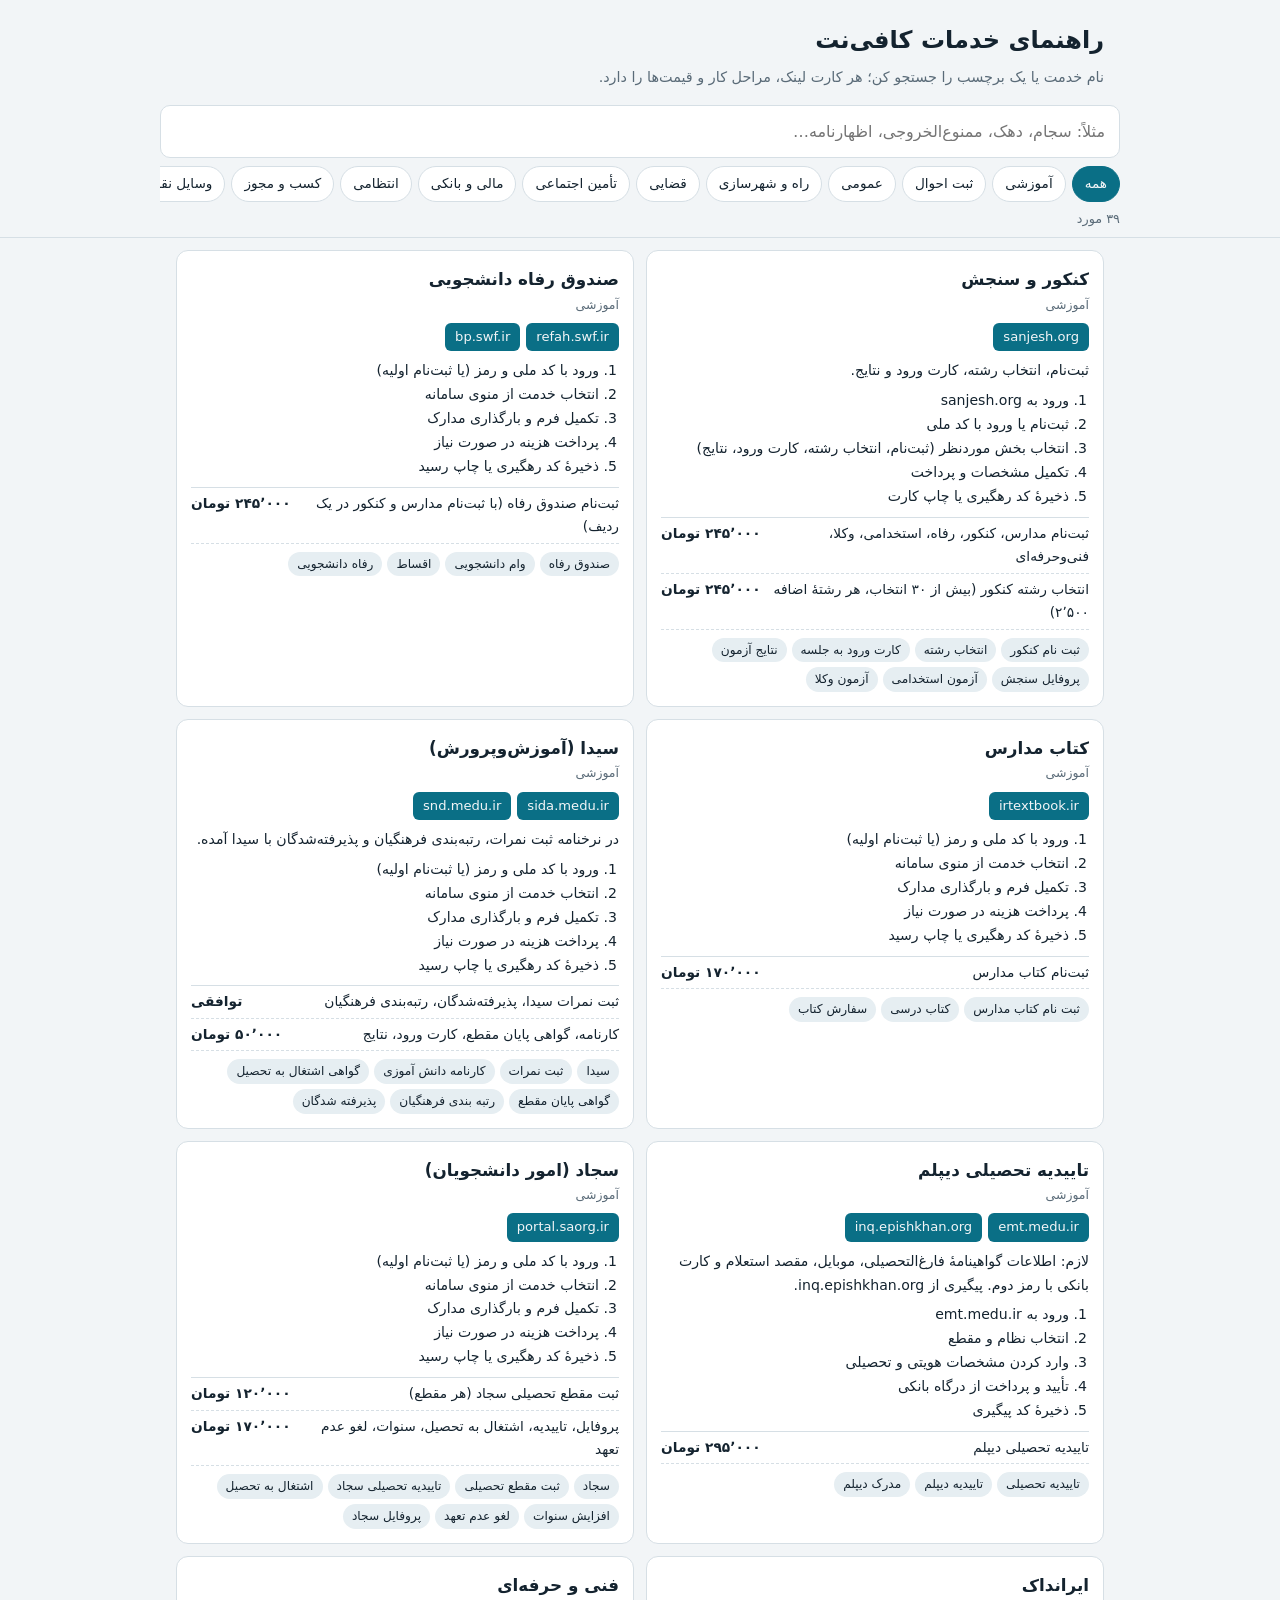
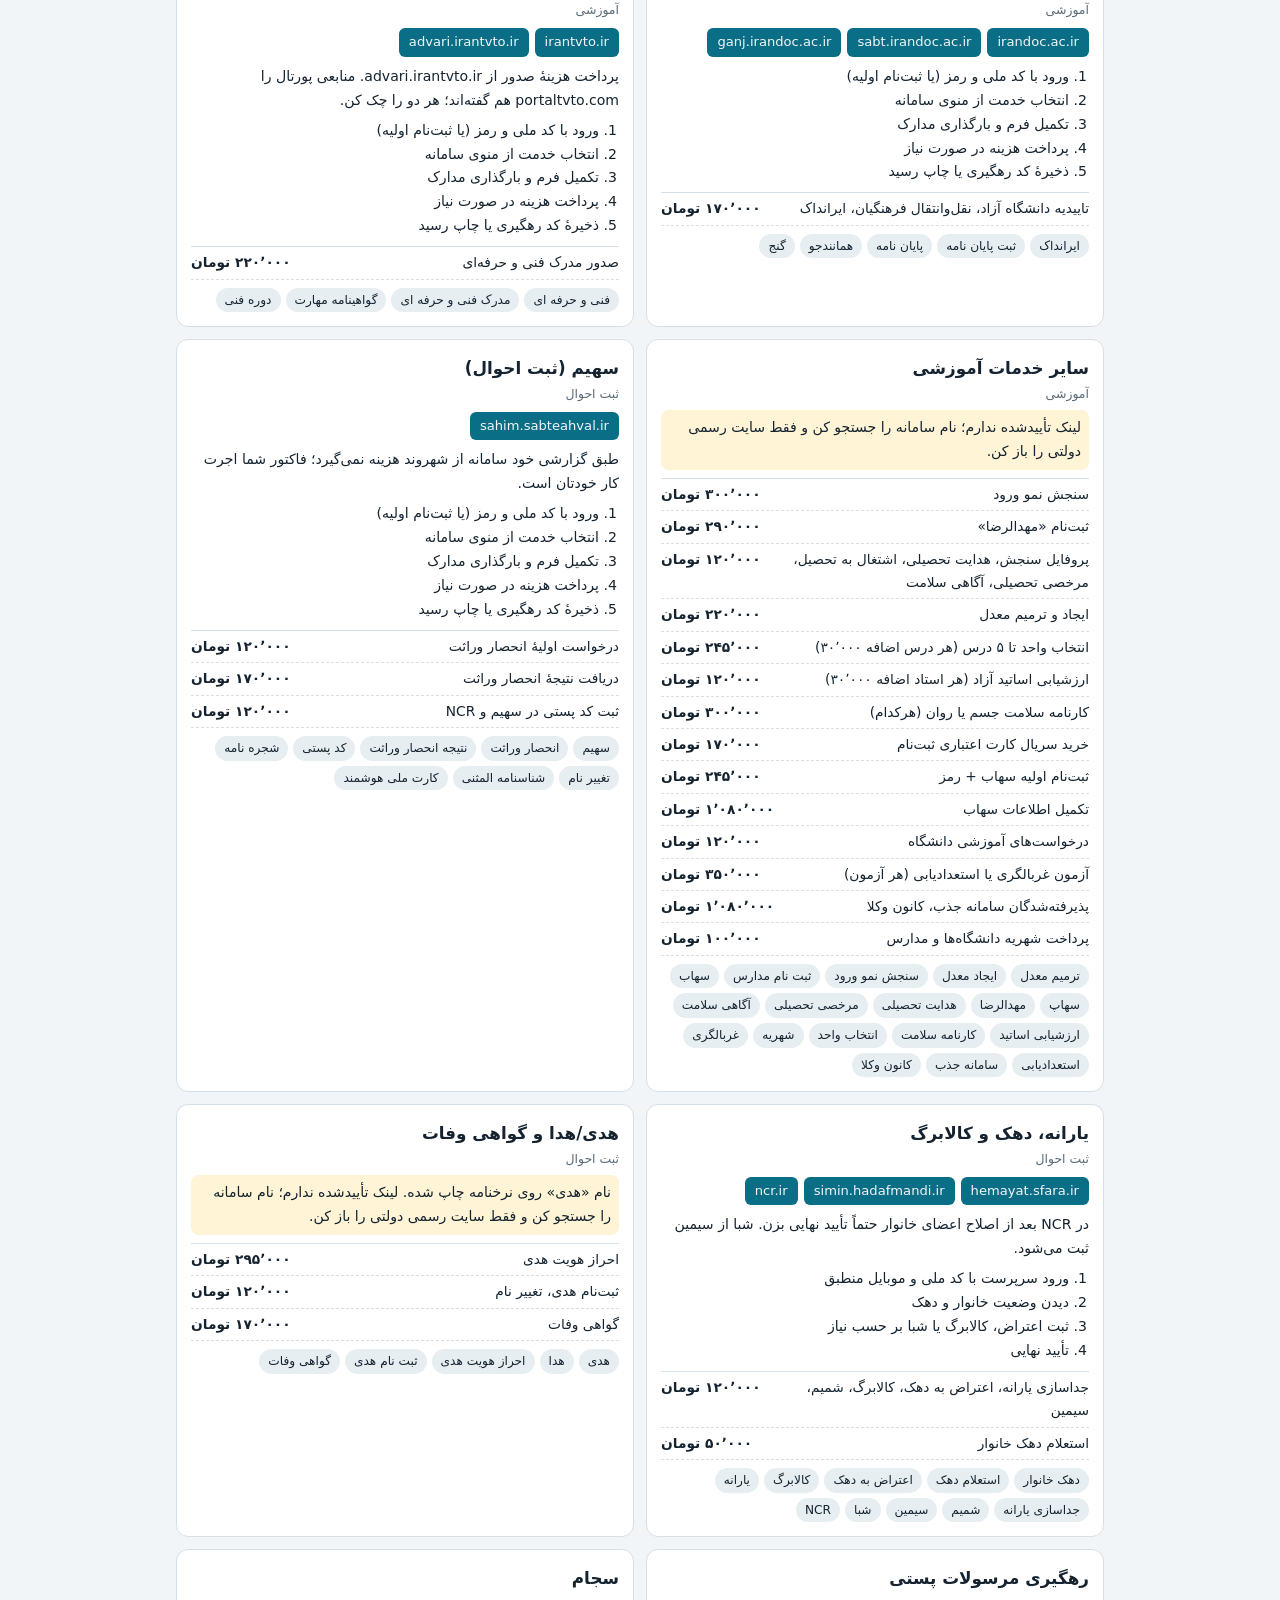
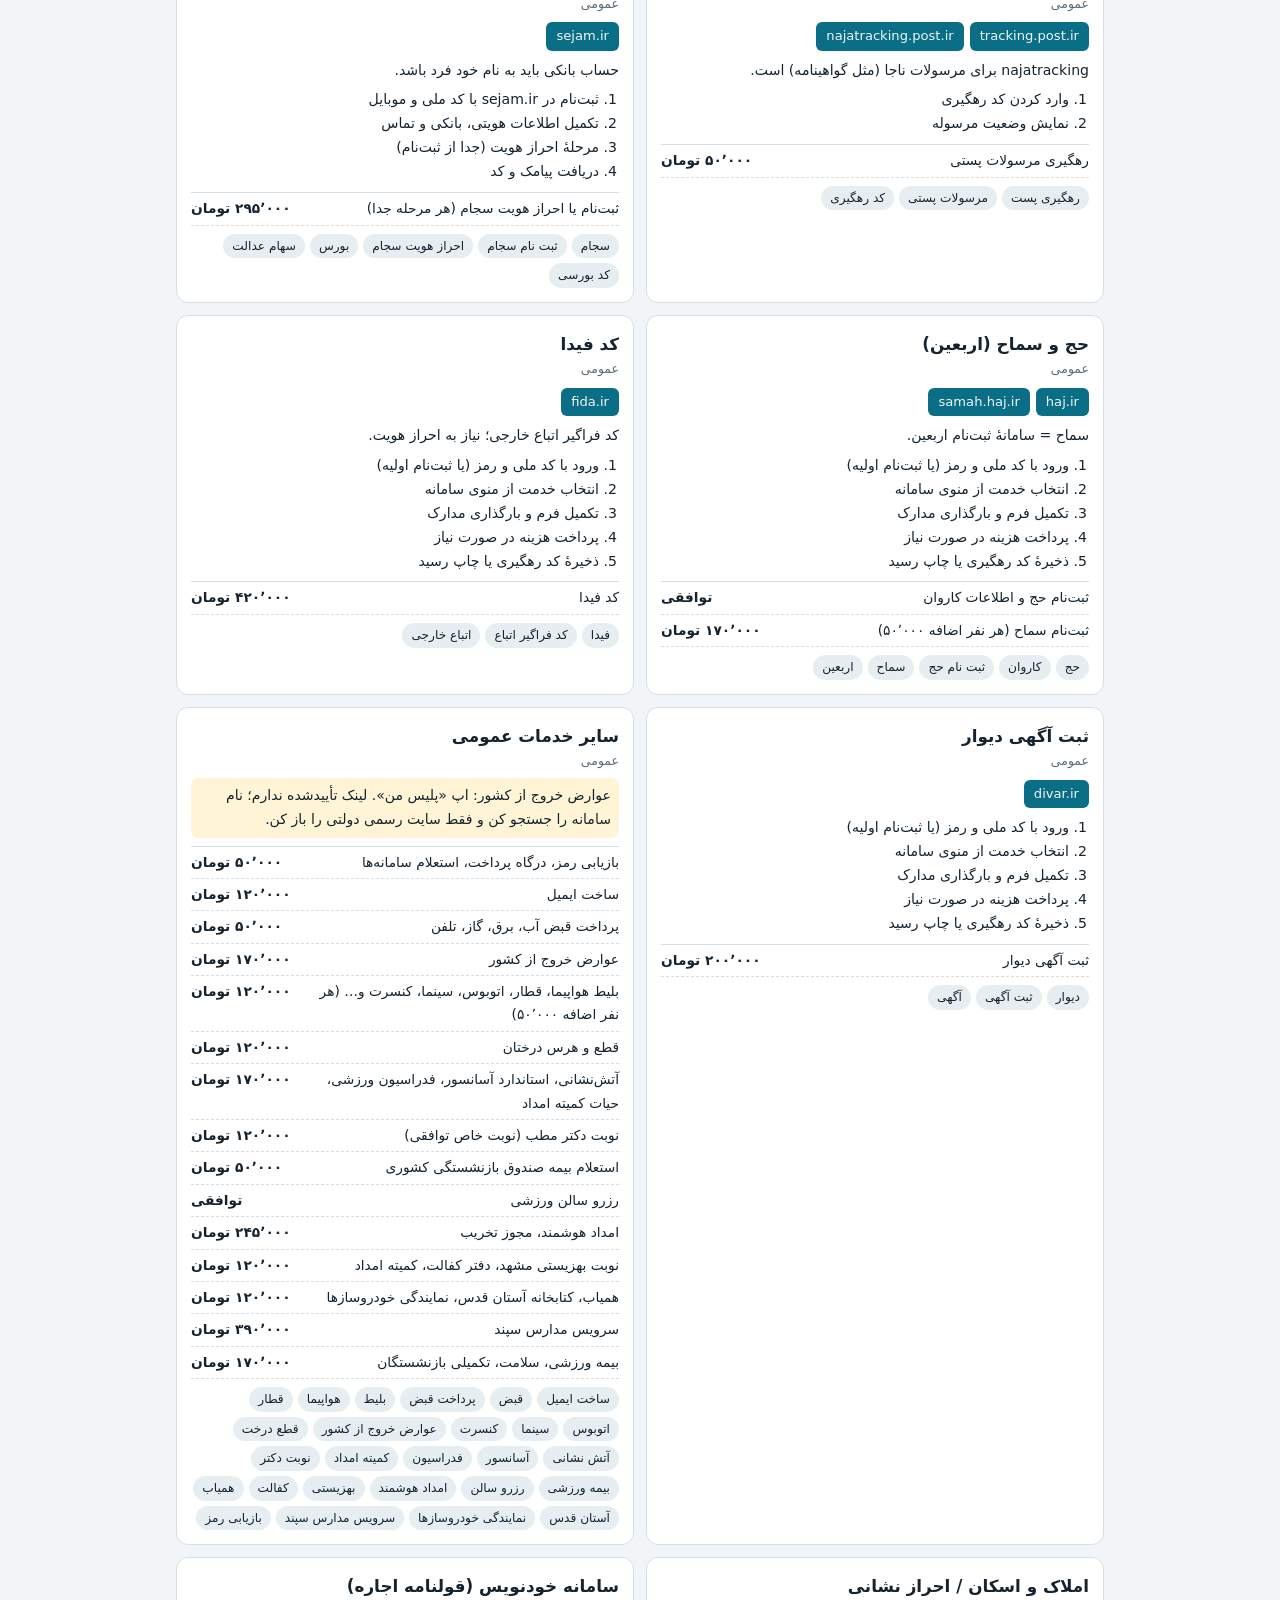
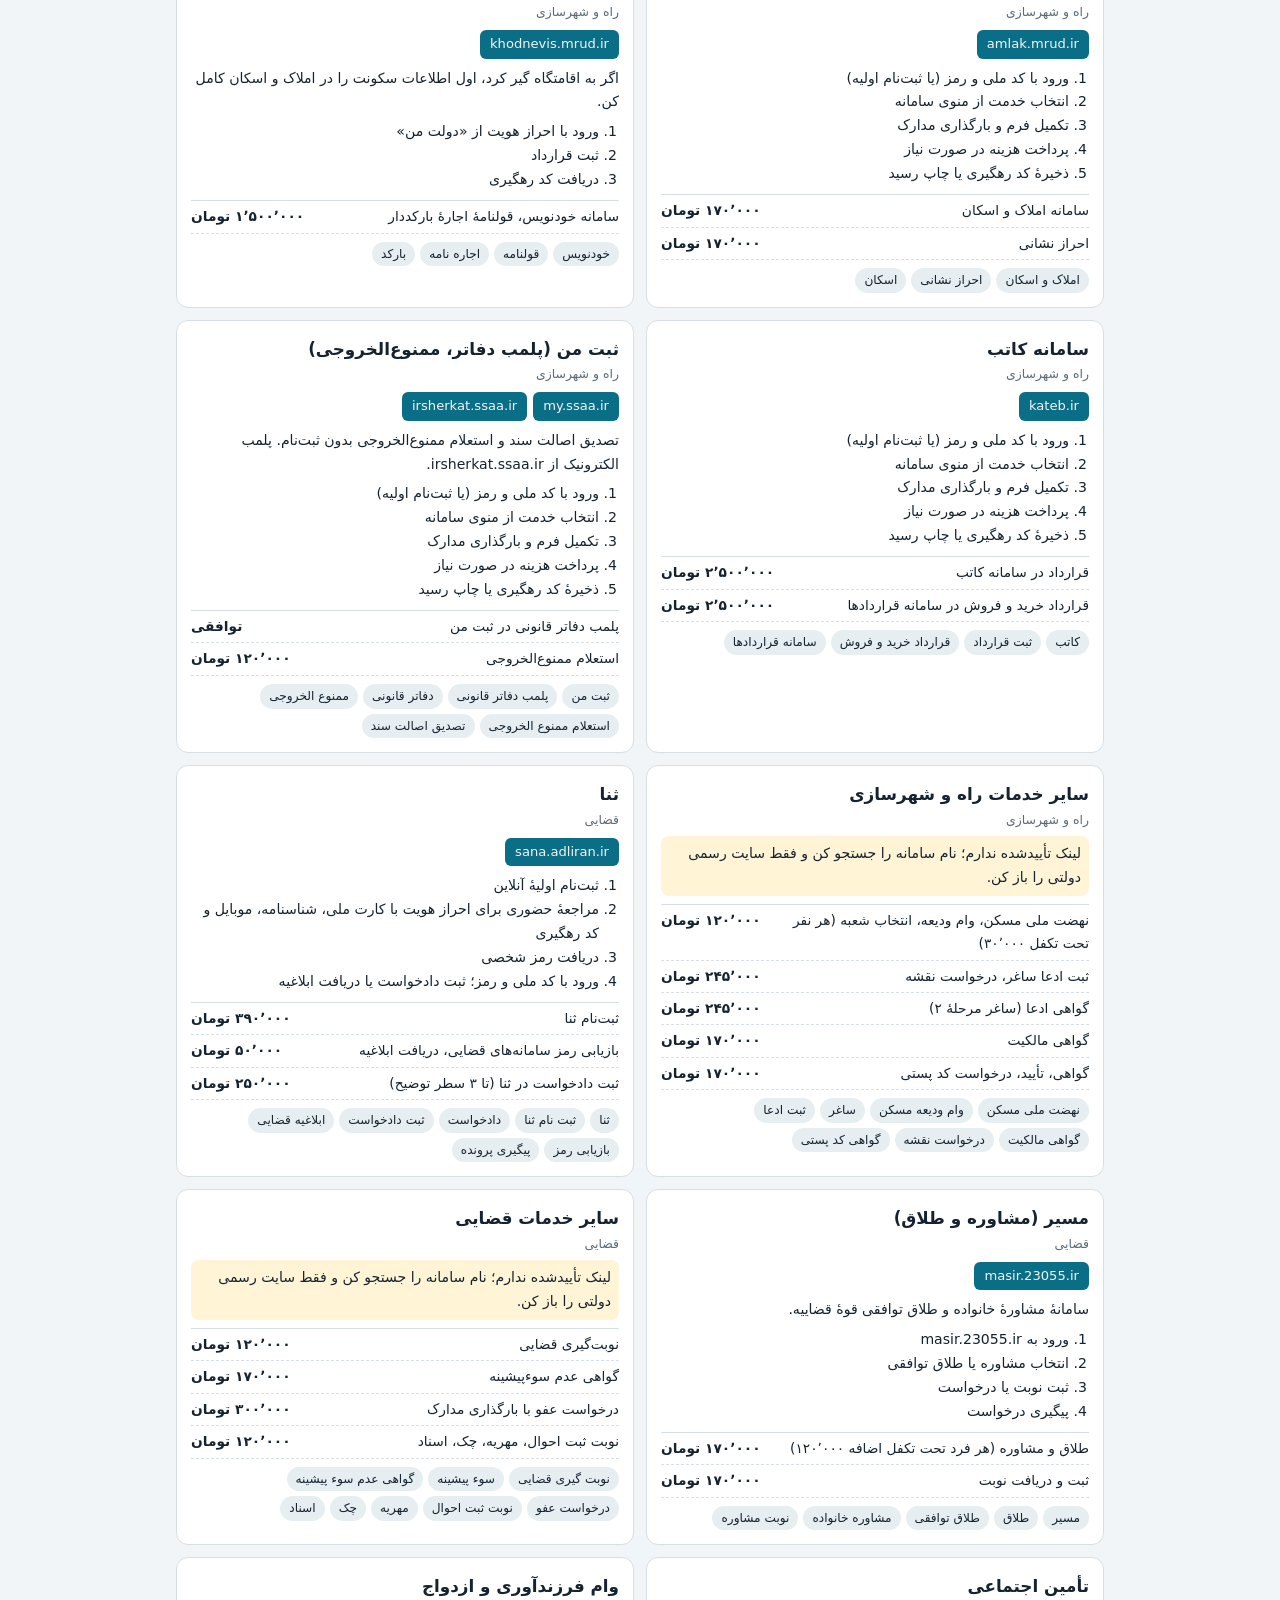
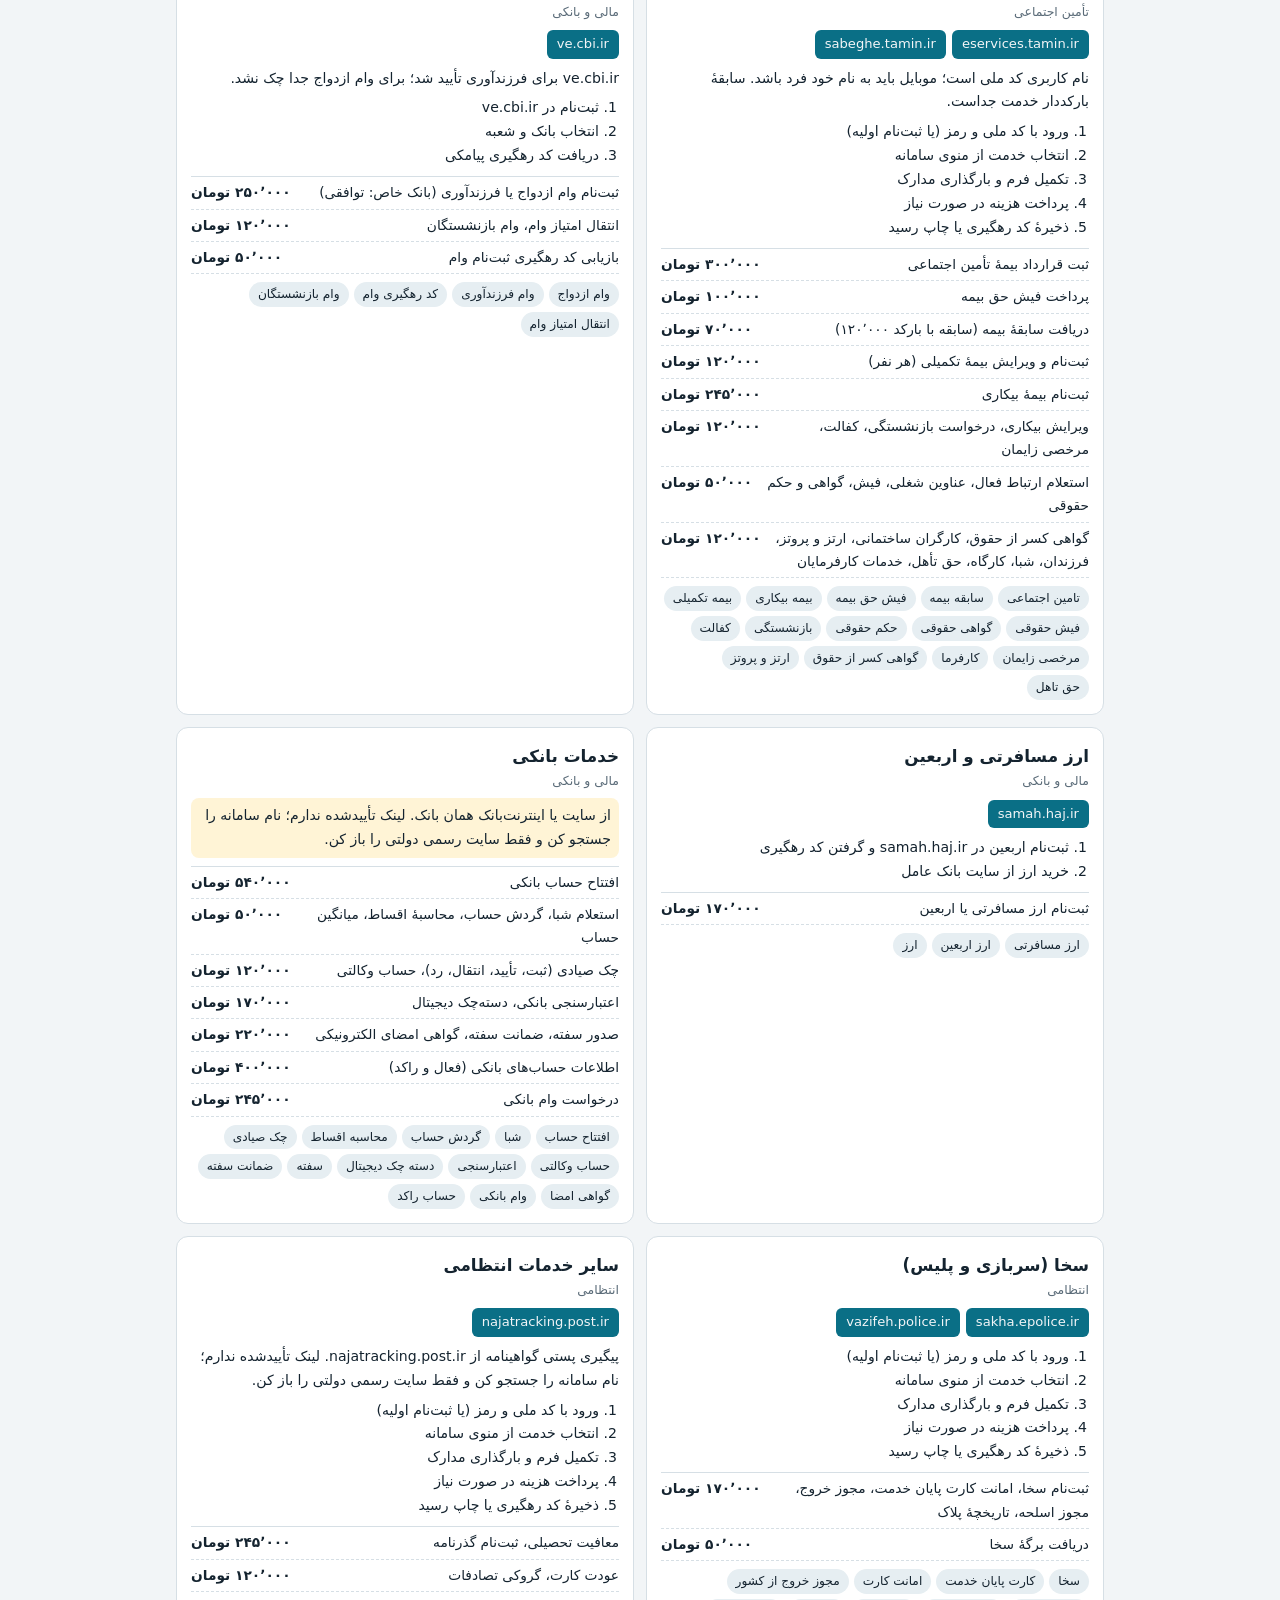
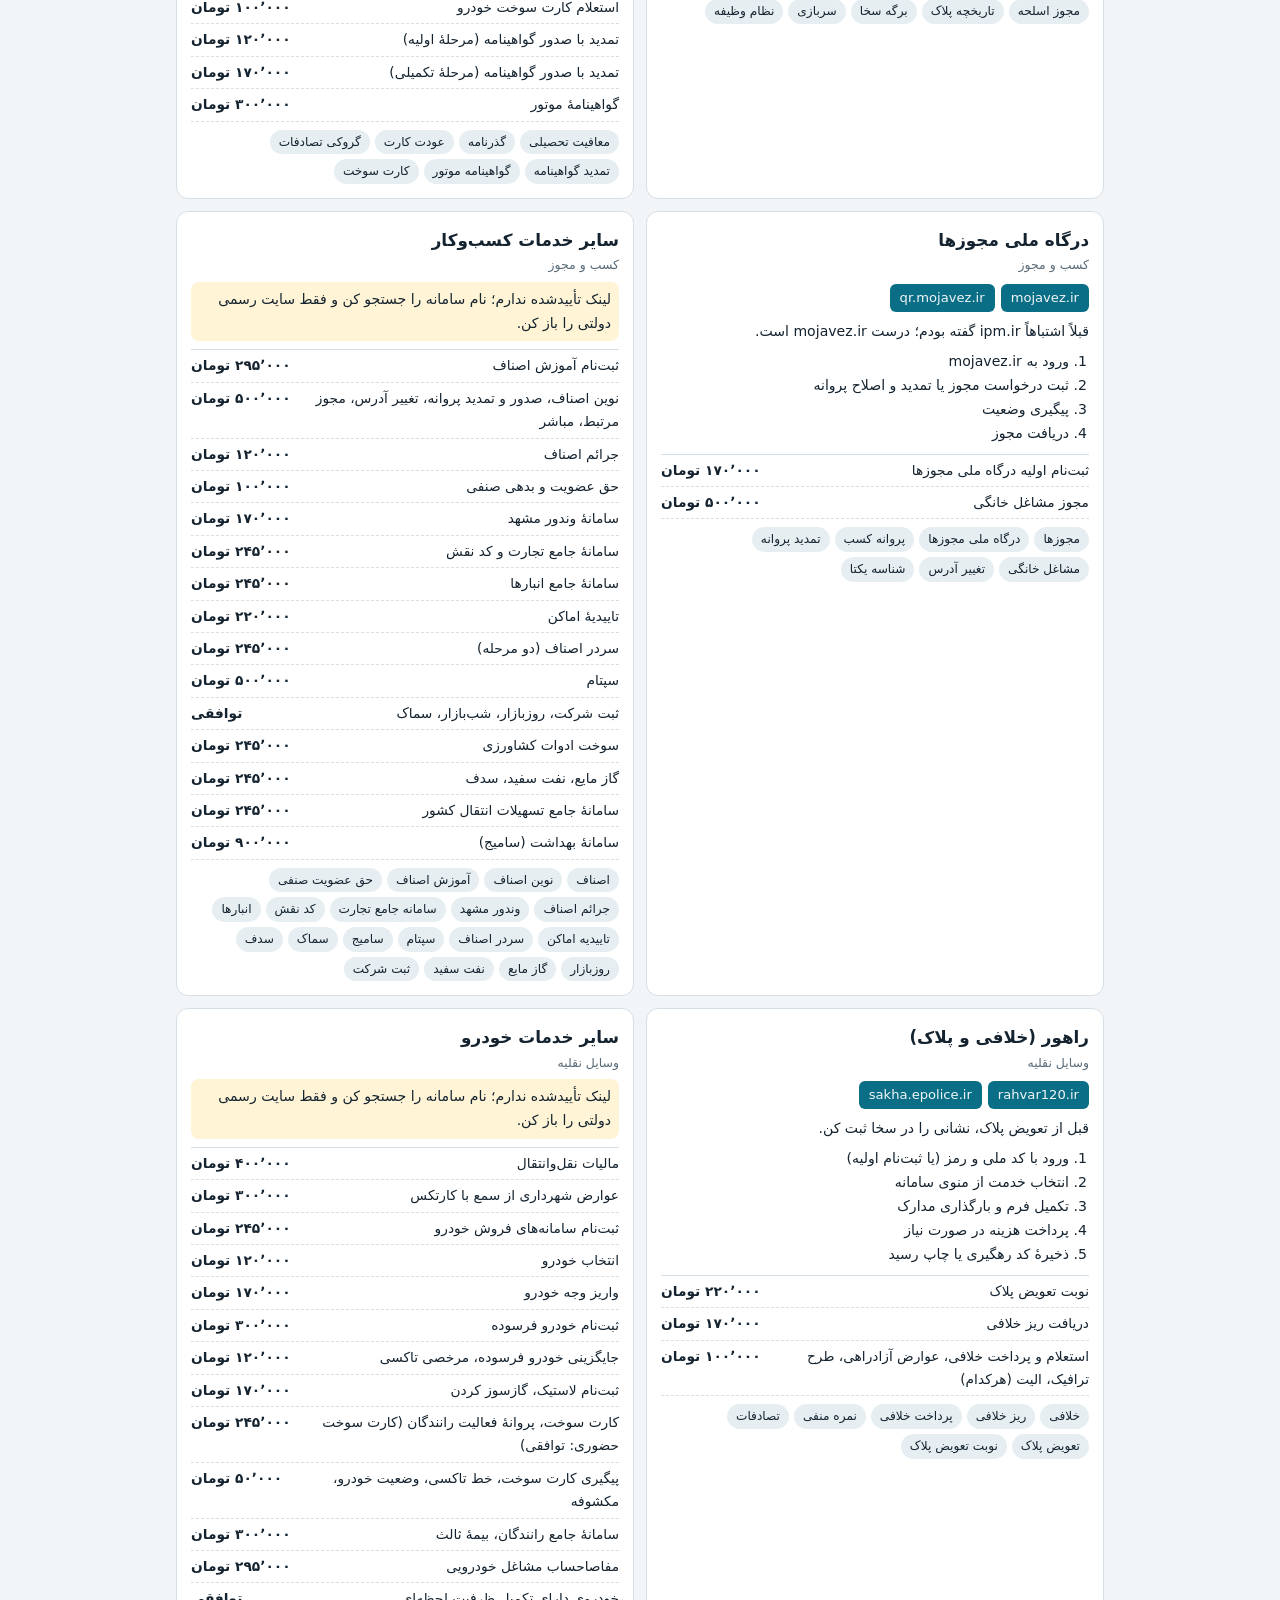
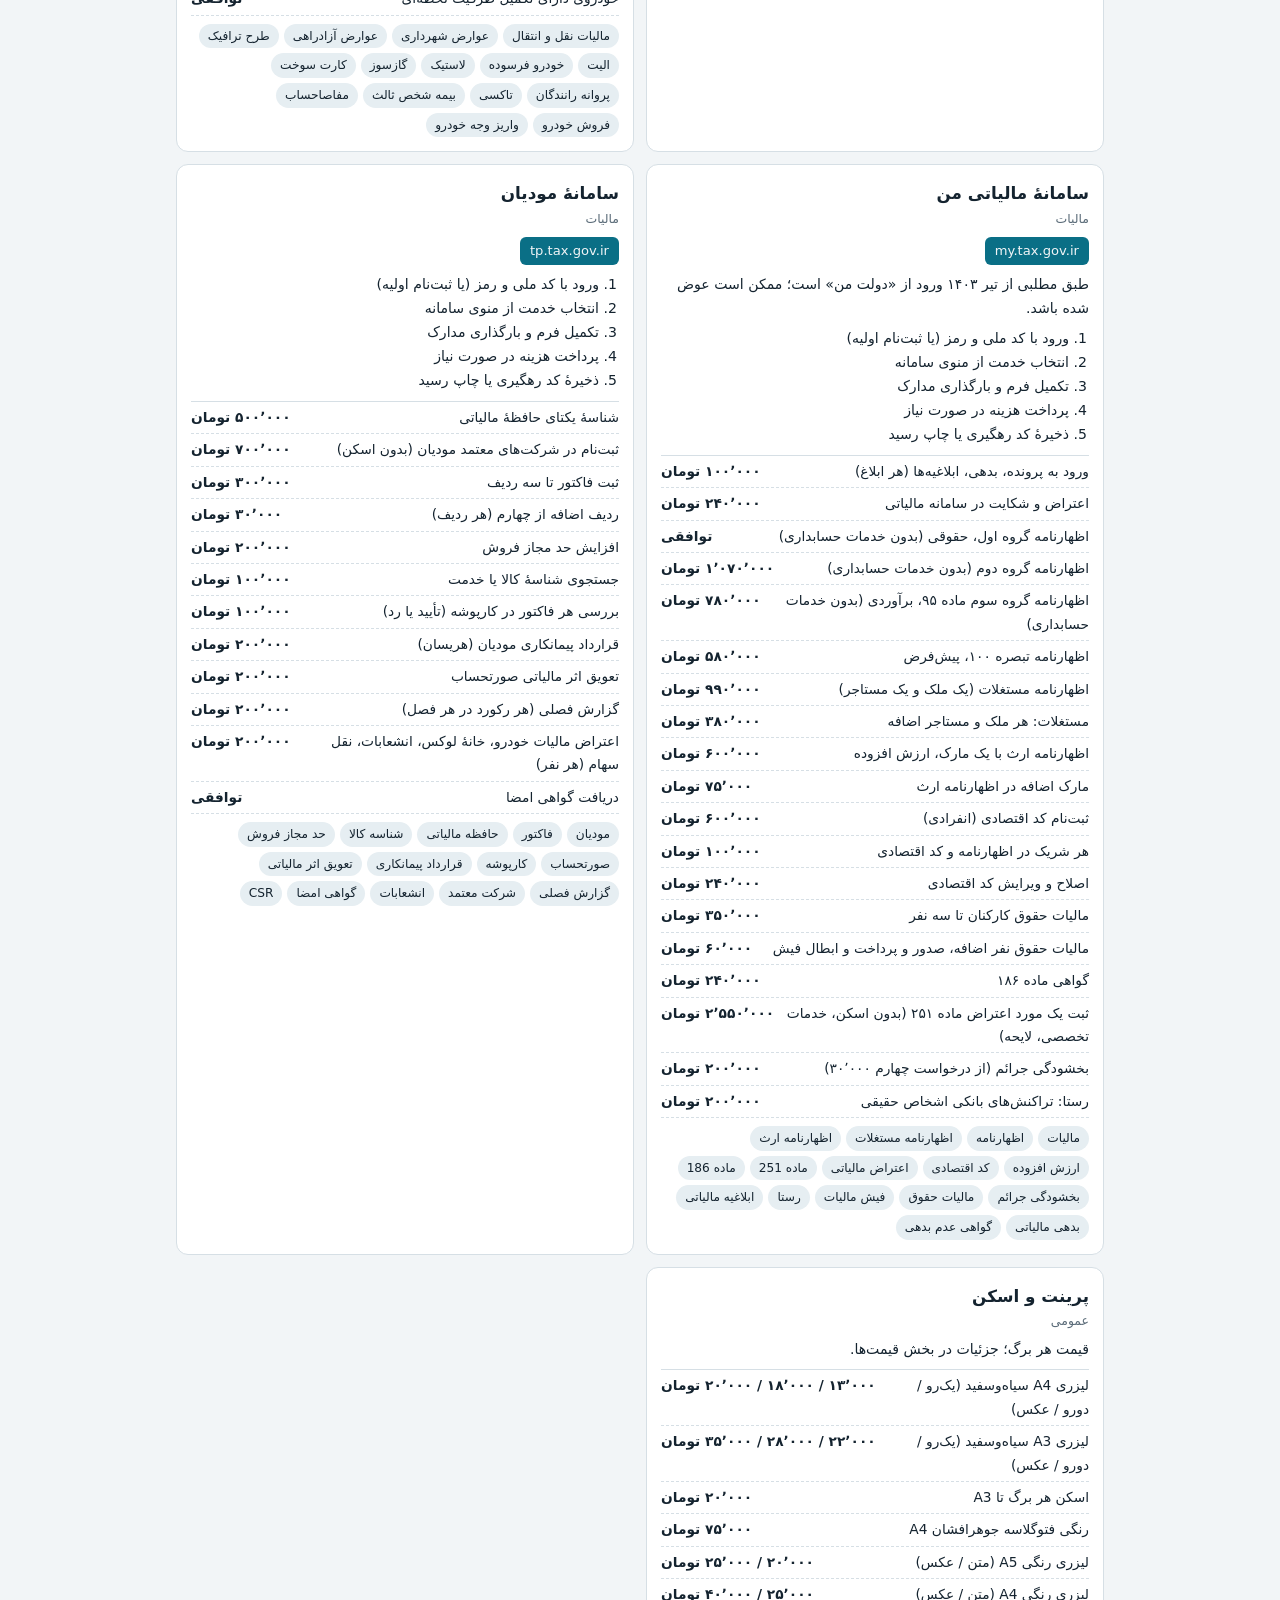
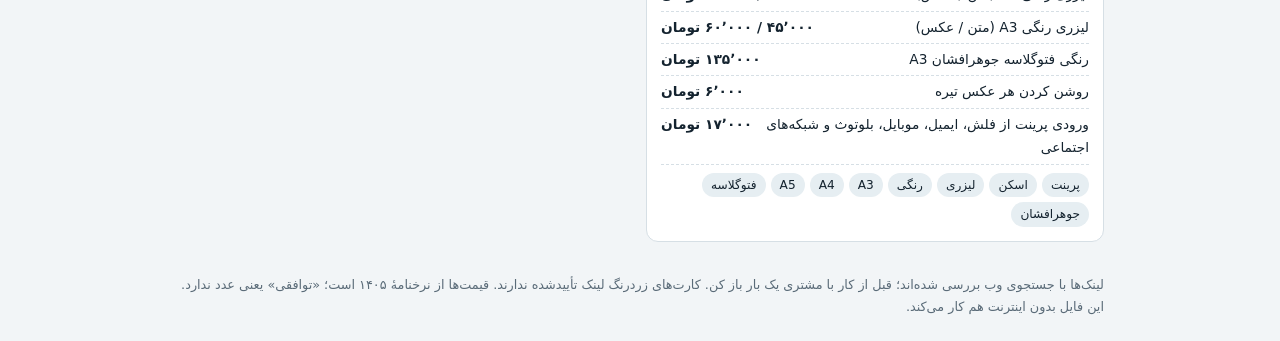
==== index.html @ 834edc4f "Add files via upload" ====
<!DOCTYPE html>
<html lang="fa" dir="rtl">
<head>
<meta charset="utf-8">
<meta name="viewport" content="width=device-width, initial-scale=1, viewport-fit=cover">
<meta name="theme-color" content="#0a6f86">
<title>راهنمای خدمات کافی‌نت</title>
<link rel="manifest" href="manifest.webmanifest">
<link rel="icon" href="icon-192.png">
<link rel="apple-touch-icon" href="icon-192.png">
<link rel="stylesheet" href="style.css">
</head>
<body>
<header><h1>راهنمای خدمات کافی‌نت</h1><p>نام خدمت یا یک برچسب را جستجو کن؛ هر کارت لینک، مراحل کار و قیمت‌ها را دارد.</p></header>
<div class="bar"><div class="in">
<input id="q" type="search" placeholder="مثلاً: سجام، دهک، ممنوع‌الخروجی، اظهارنامه…" aria-label="جستجو">
<div class="cats" id="cats"></div><div id="n"></div></div></div>
<main id="m"></main>
<footer>لینک‌ها با جستجوی وب بررسی شده‌اند؛ قبل از کار با مشتری یک بار باز کن. کارت‌های زردرنگ لینک تأییدشده ندارند. قیمت‌ها از نرخنامهٔ ۱۴۰۵ است؛ «توافقی» یعنی عدد ندارد. این فایل بدون اینترنت هم کار می‌کند.</footer>
<script src="data.js"></script>
<script src="app.js"></script>
</body>
</html>
---- style.css ----
/* ظاهر سایت؛ رنگ‌ها در متغیرهای بالای فایل‌اند و تم تیره هم دارد */
:root{--bg:#f2f5f7;--card:#fff;--ink:#14232f;--mut:#5a6b78;--line:#d6dfe5;--acc:#0a6f86;--chip:#e6eef2;--warn:#fff4d6;box-sizing:border-box;padding-top:env(safe-area-inset-top,0px);padding-bottom:env(safe-area-inset-bottom,0px)}
@media(prefers-color-scheme:dark){:root:not([data-theme="light"]){--bg:#0f1a22;--card:#16252f;--ink:#e6eef3;--mut:#9fb0bc;--line:#2a3b47;--acc:#5cc3d9;--chip:#22343f;--warn:#3a3217}}
:root[data-theme="dark"]{--bg:#0f1a22;--card:#16252f;--ink:#e6eef3;--mut:#9fb0bc;--line:#2a3b47;--acc:#5cc3d9;--chip:#22343f;--warn:#3a3217}
html{scroll-padding-top:env(safe-area-inset-top,0px)}
*{box-sizing:border-box}
body{margin:0;background:var(--bg);color:var(--ink);font:16px/1.7 Tahoma,"Segoe UI",system-ui,sans-serif}
header{padding:20px 16px 8px;max-width:960px;margin:auto}
h1{margin:0;font-size:1.5rem}
header p{margin:4px 0 0;color:var(--mut);font-size:.9rem}
.bar{position:sticky;top:env(safe-area-inset-top,0px);z-index:5;background:var(--bg);padding:8px 16px;border-bottom:1px solid var(--line)}
.in{max-width:960px;margin:auto}
input{width:100%;padding:12px 14px;border:1px solid var(--line);border-radius:10px;background:var(--card);color:var(--ink);font:inherit}
input:focus-visible,button:focus-visible,a:focus-visible{outline:2px solid var(--acc);outline-offset:2px}
.cats{display:flex;gap:6px;overflow-x:auto;padding:8px 0 2px}
.cats button{flex:none;border:1px solid var(--line);background:var(--card);color:var(--ink);padding:5px 12px;border-radius:99px;font:inherit;font-size:.85rem;cursor:pointer}
.cats button[aria-pressed=true]{background:var(--acc);border-color:var(--acc);color:var(--bg)}
#n{color:var(--mut);font-size:.8rem;padding-top:4px}
main{max-width:960px;margin:auto;padding:12px 16px 32px;display:grid;gap:12px}
@media(min-width:760px){main{grid-template-columns:1fr 1fr}}
article{background:var(--card);border:1px solid var(--line);border-radius:12px;padding:14px;min-width:0}
h2{margin:0;font-size:1.05rem}
.k{color:var(--mut);font-size:.78rem}
.ln{display:flex;flex-wrap:wrap;gap:6px;margin:8px 0}
.ln a{direction:ltr;background:var(--acc);color:var(--bg);text-decoration:none;padding:3px 10px;border-radius:6px;font-size:.82rem}
.nt{margin:6px 0;font-size:.88rem}
.nt.w{background:var(--warn);padding:6px 8px;border-radius:8px}
ol{margin:6px 0;padding-inline-start:20px;font-size:.88rem}
.tg{display:flex;flex-wrap:wrap;gap:5px;margin-top:8px}
.tg button{border:0;background:var(--chip);color:var(--ink);padding:2px 9px;border-radius:99px;font:inherit;font-size:.76rem;cursor:pointer}
.pr{margin:8px 0;border-top:1px solid var(--line);font-size:.86rem}.pr div{display:flex;justify-content:space-between;gap:12px;padding:4px 0;border-bottom:1px dashed var(--line)}.pr b{white-space:nowrap;direction:rtl}
.e{grid-column:1/-1;text-align:center;color:var(--mut);padding:30px 0}
footer{max-width:960px;margin:auto;padding:0 16px 24px;color:var(--mut);font-size:.8rem}
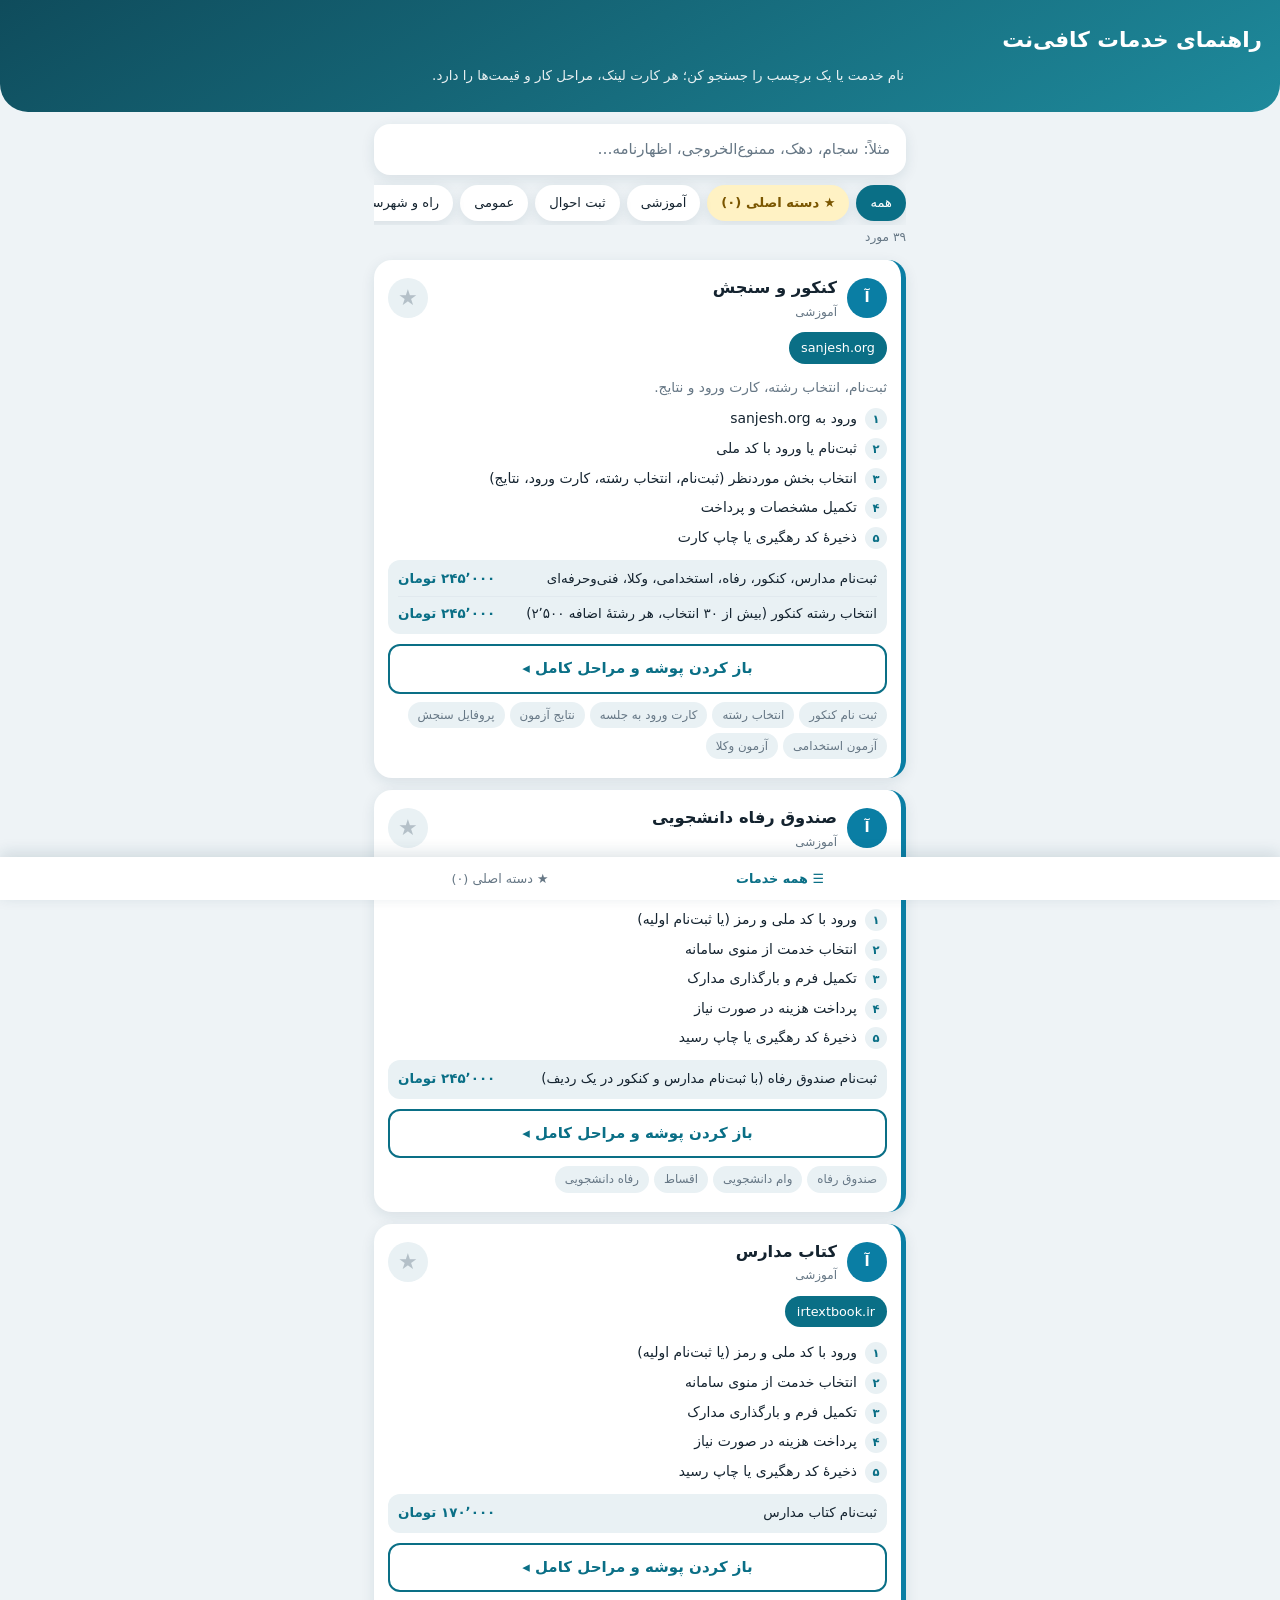
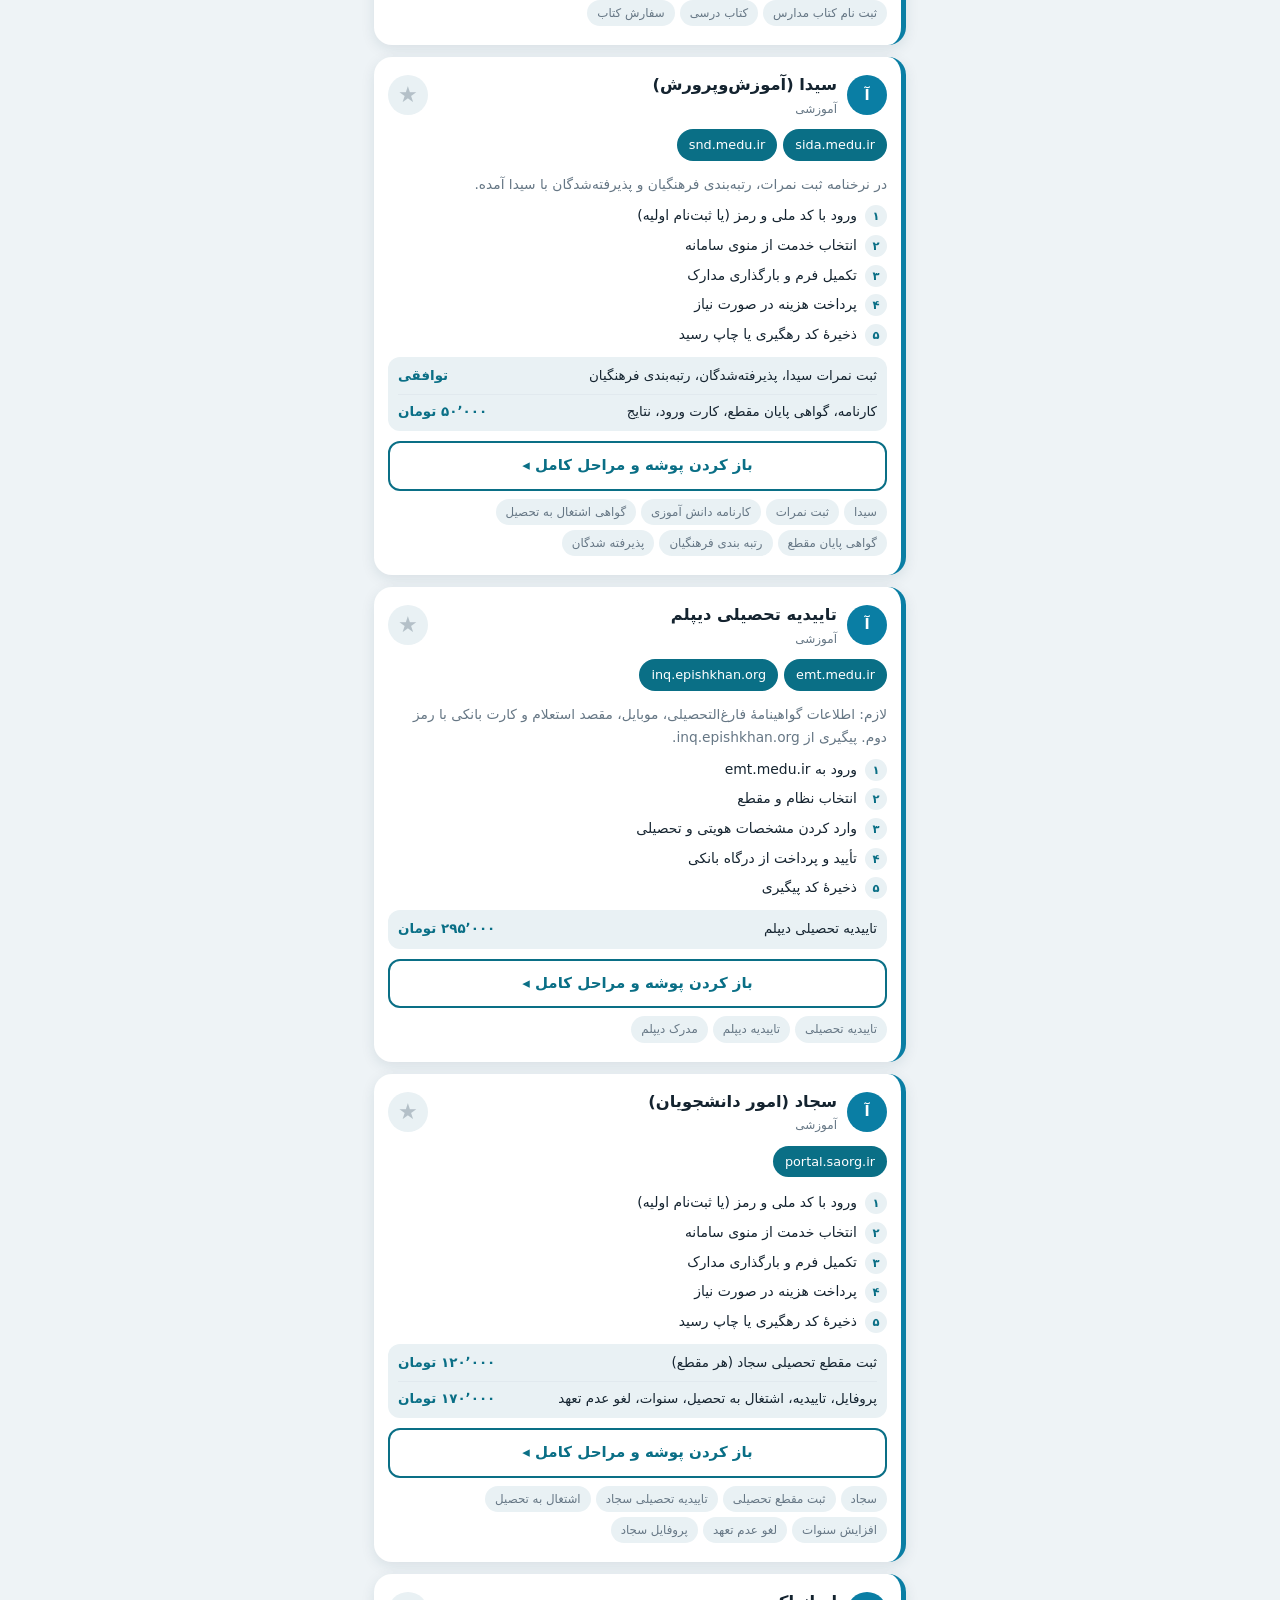
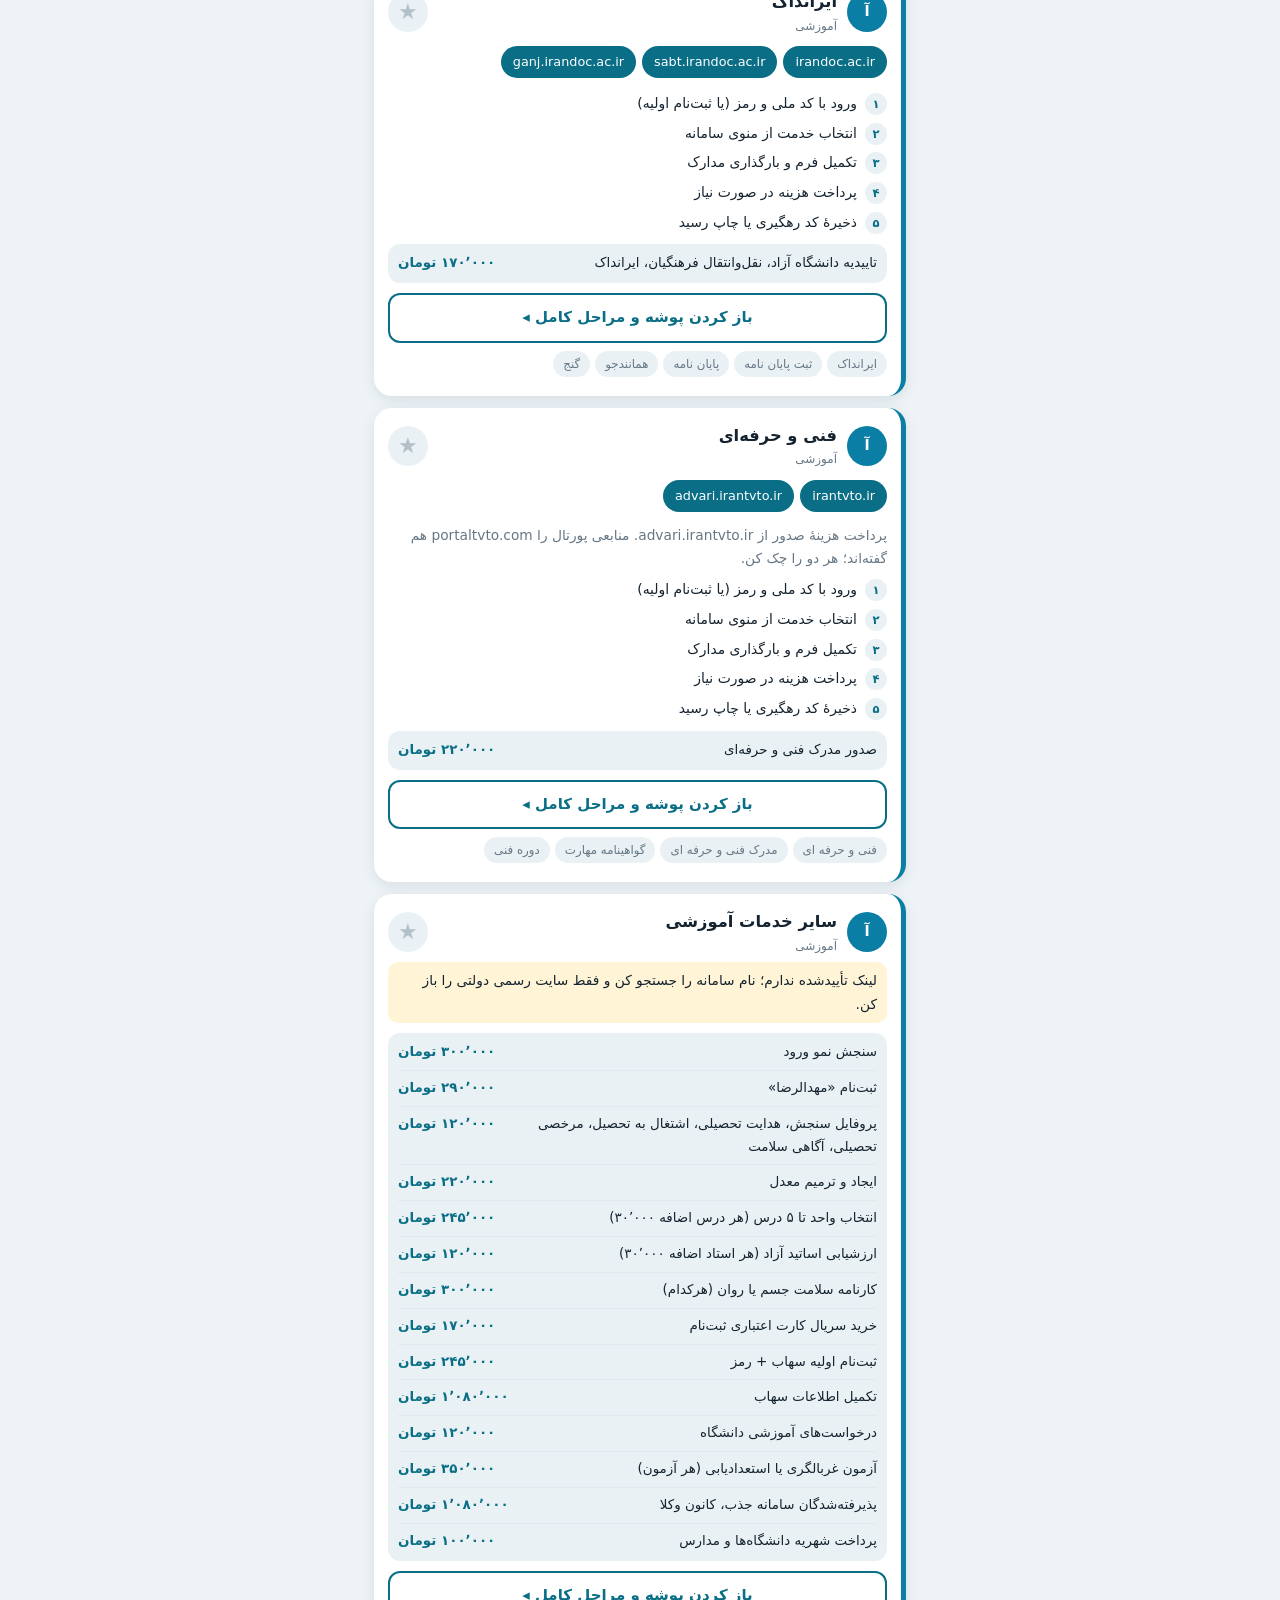
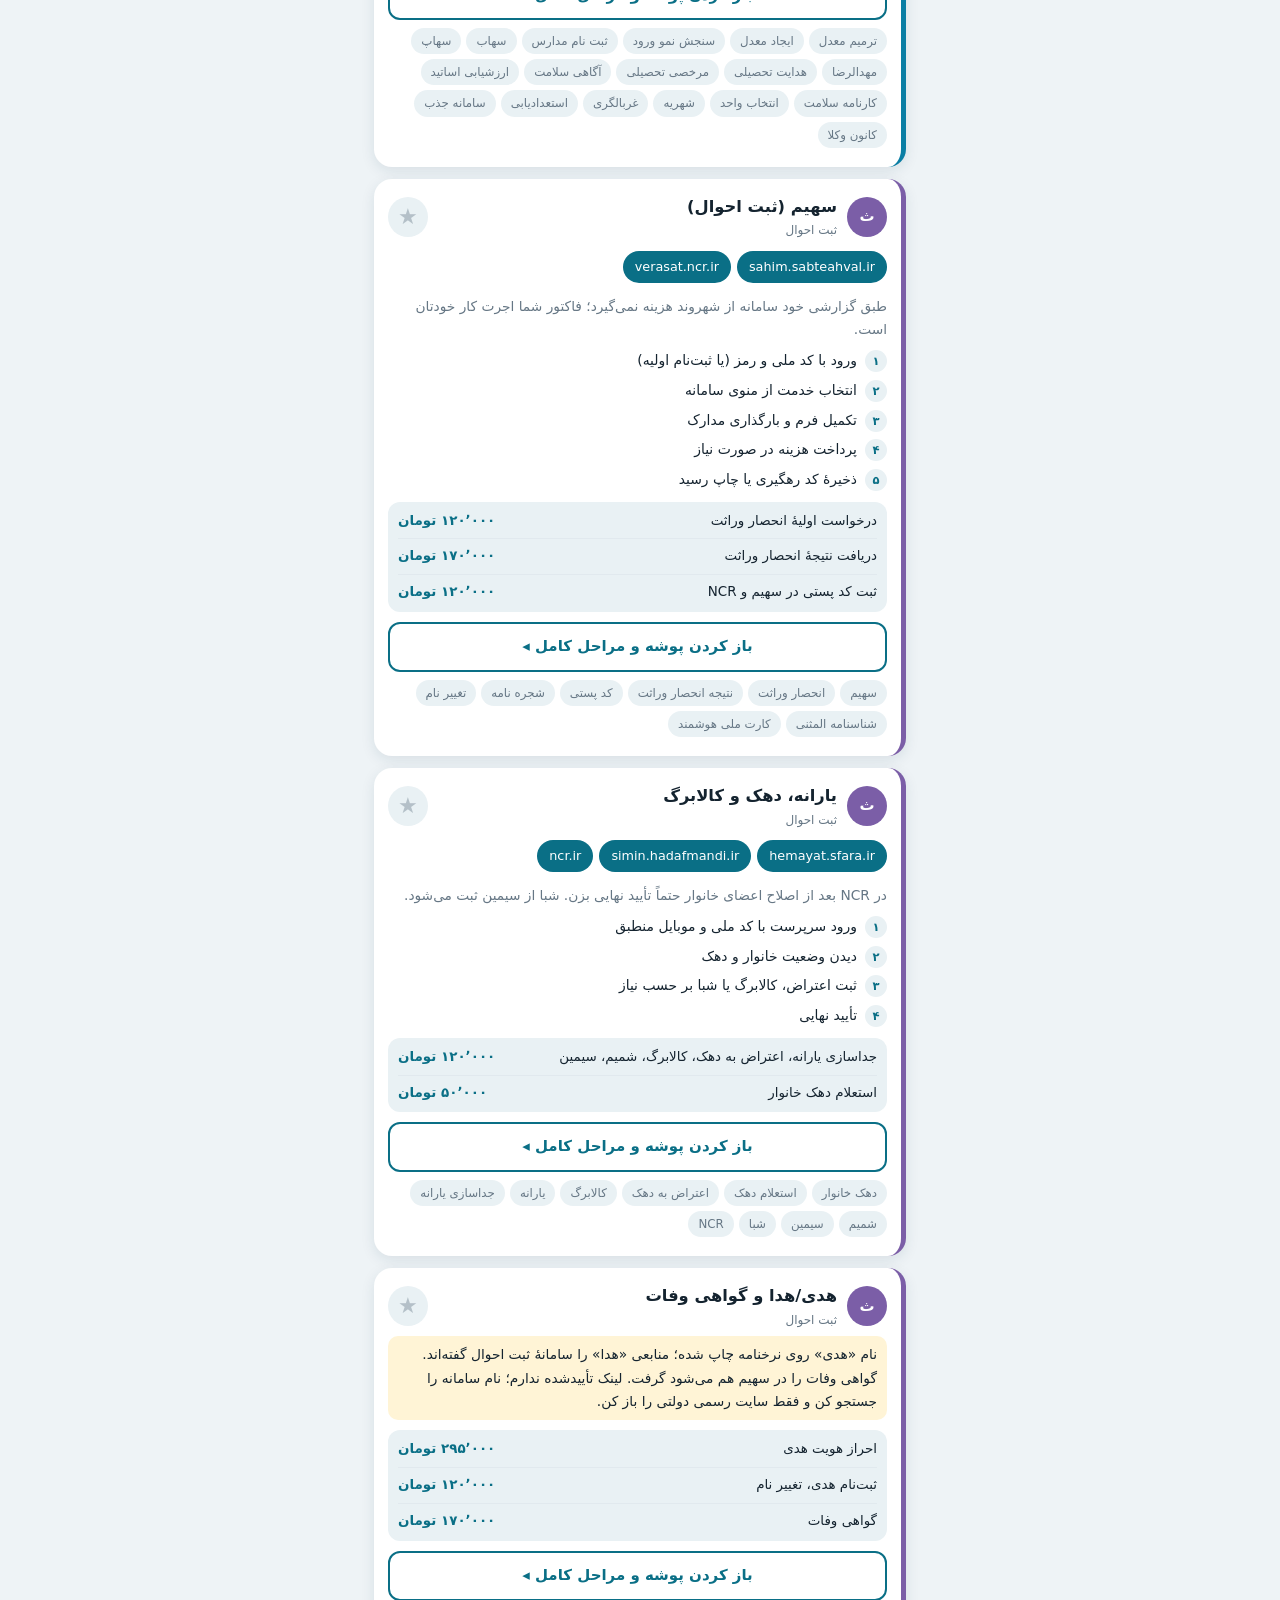
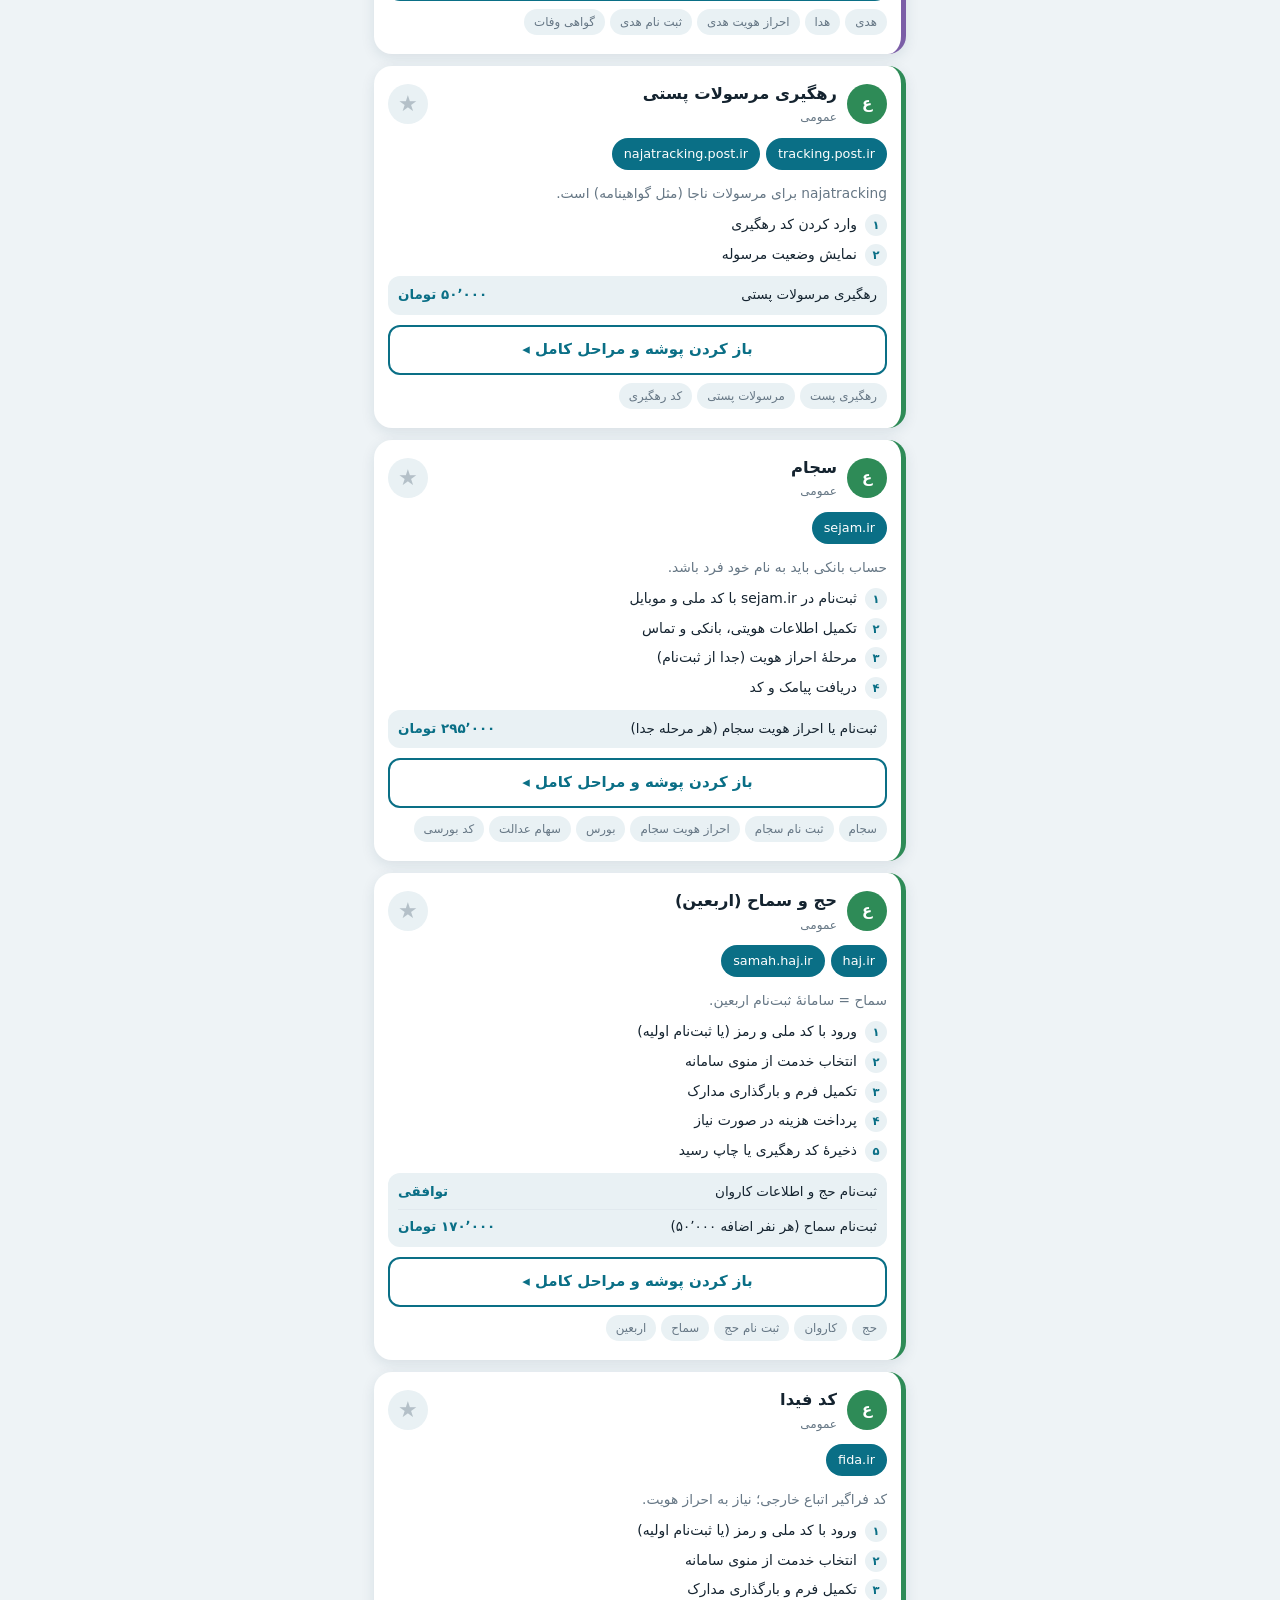
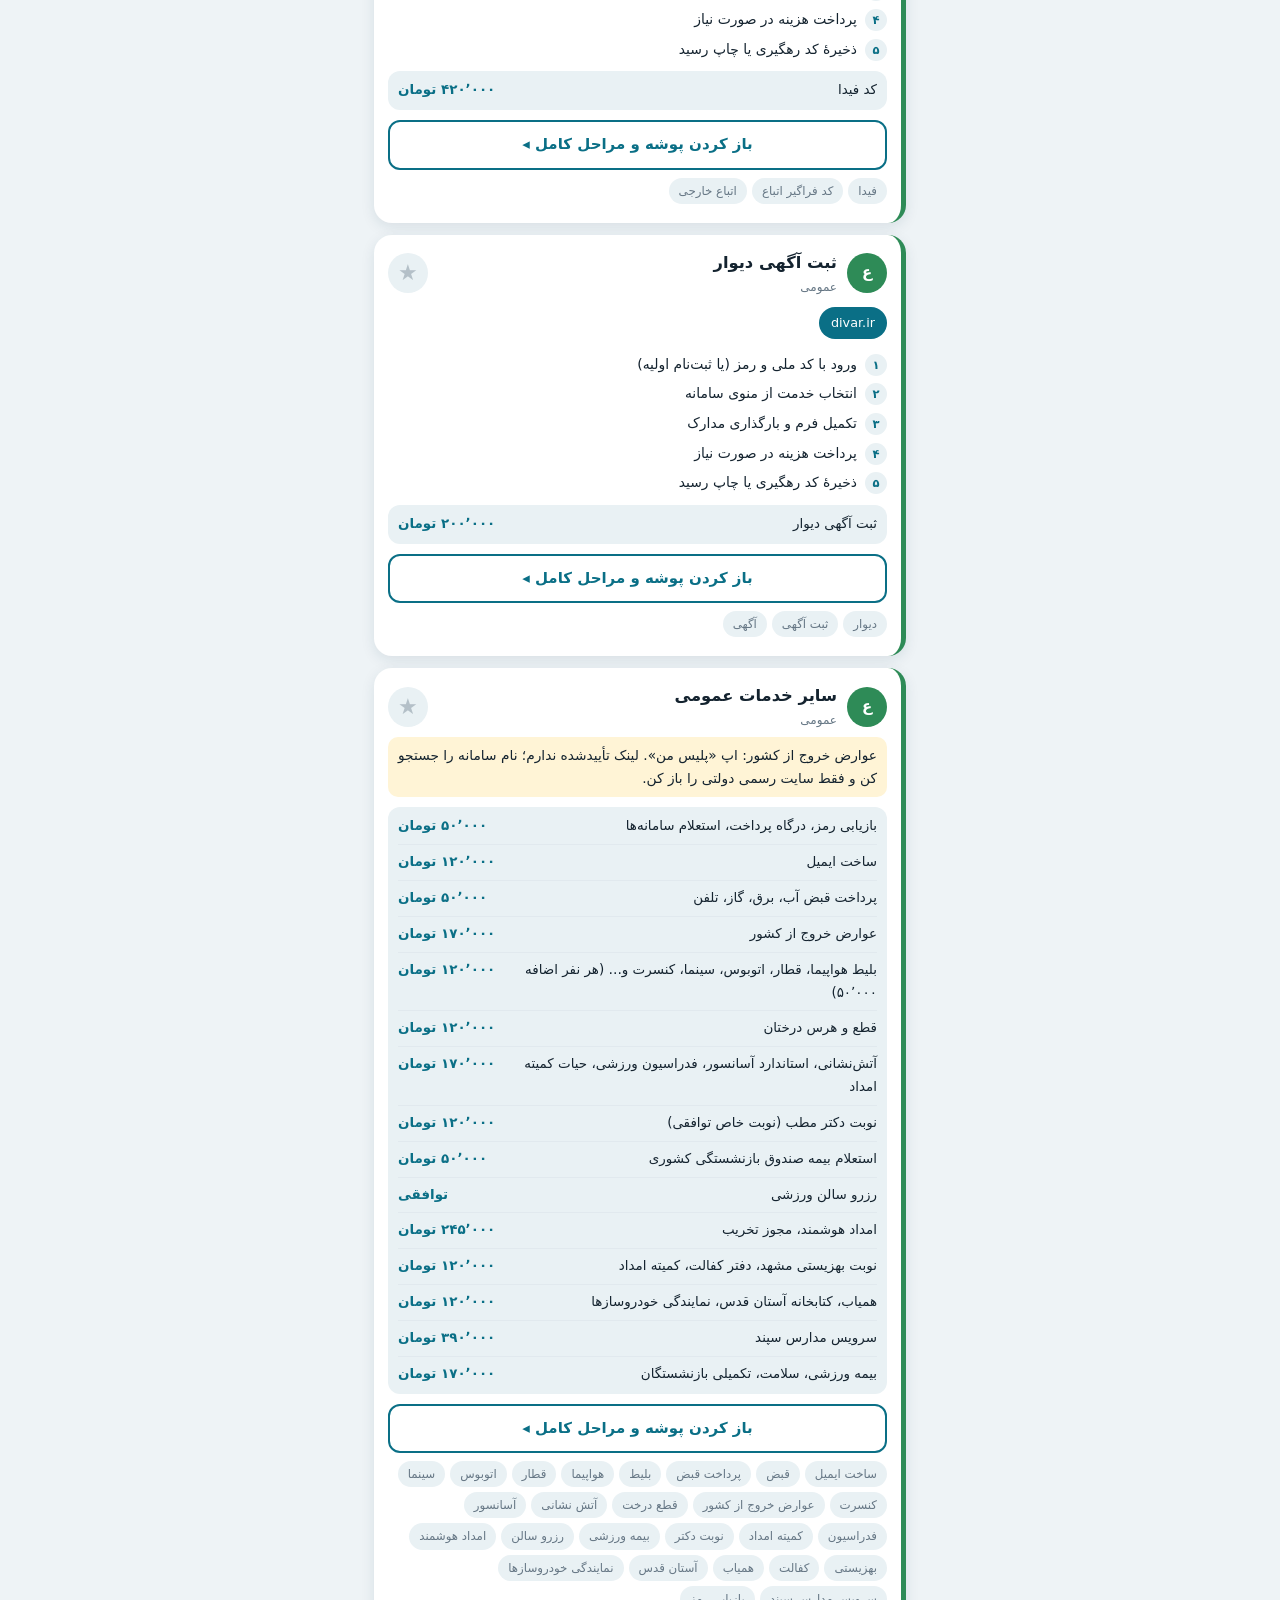
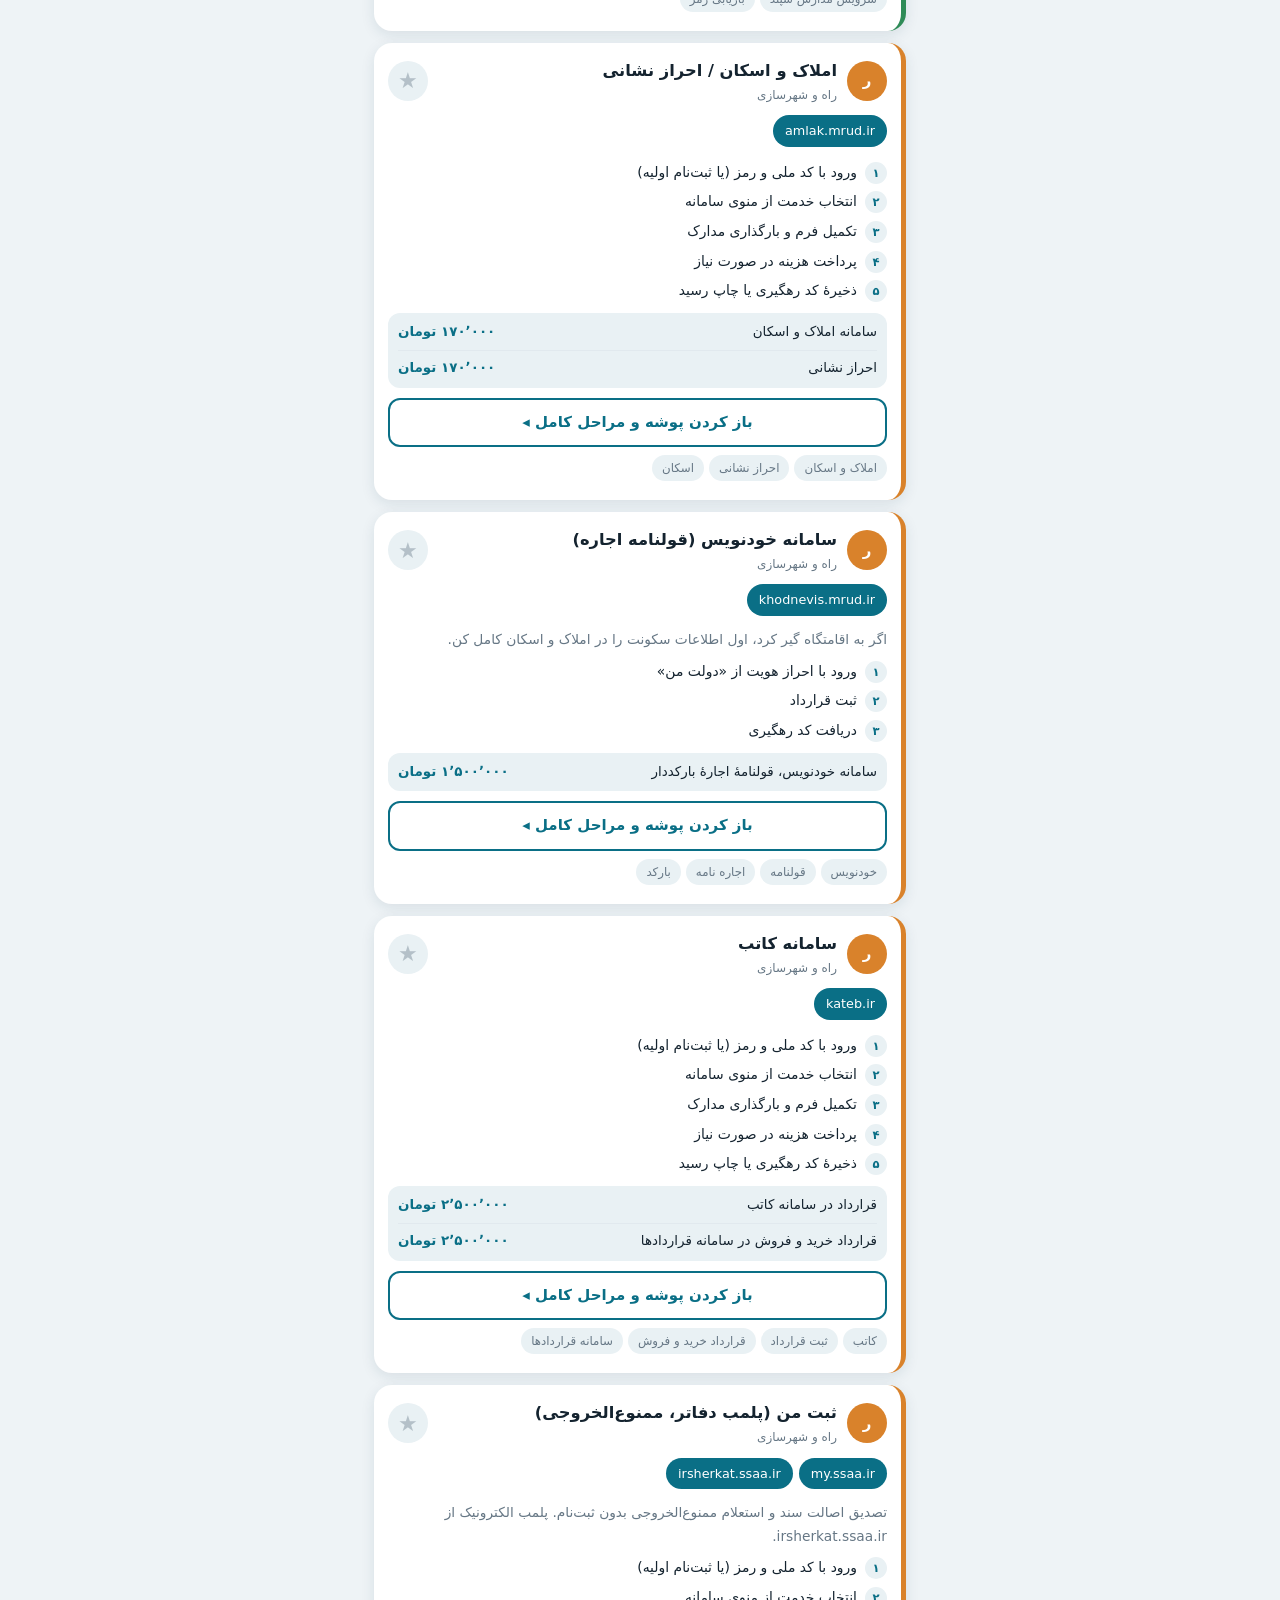
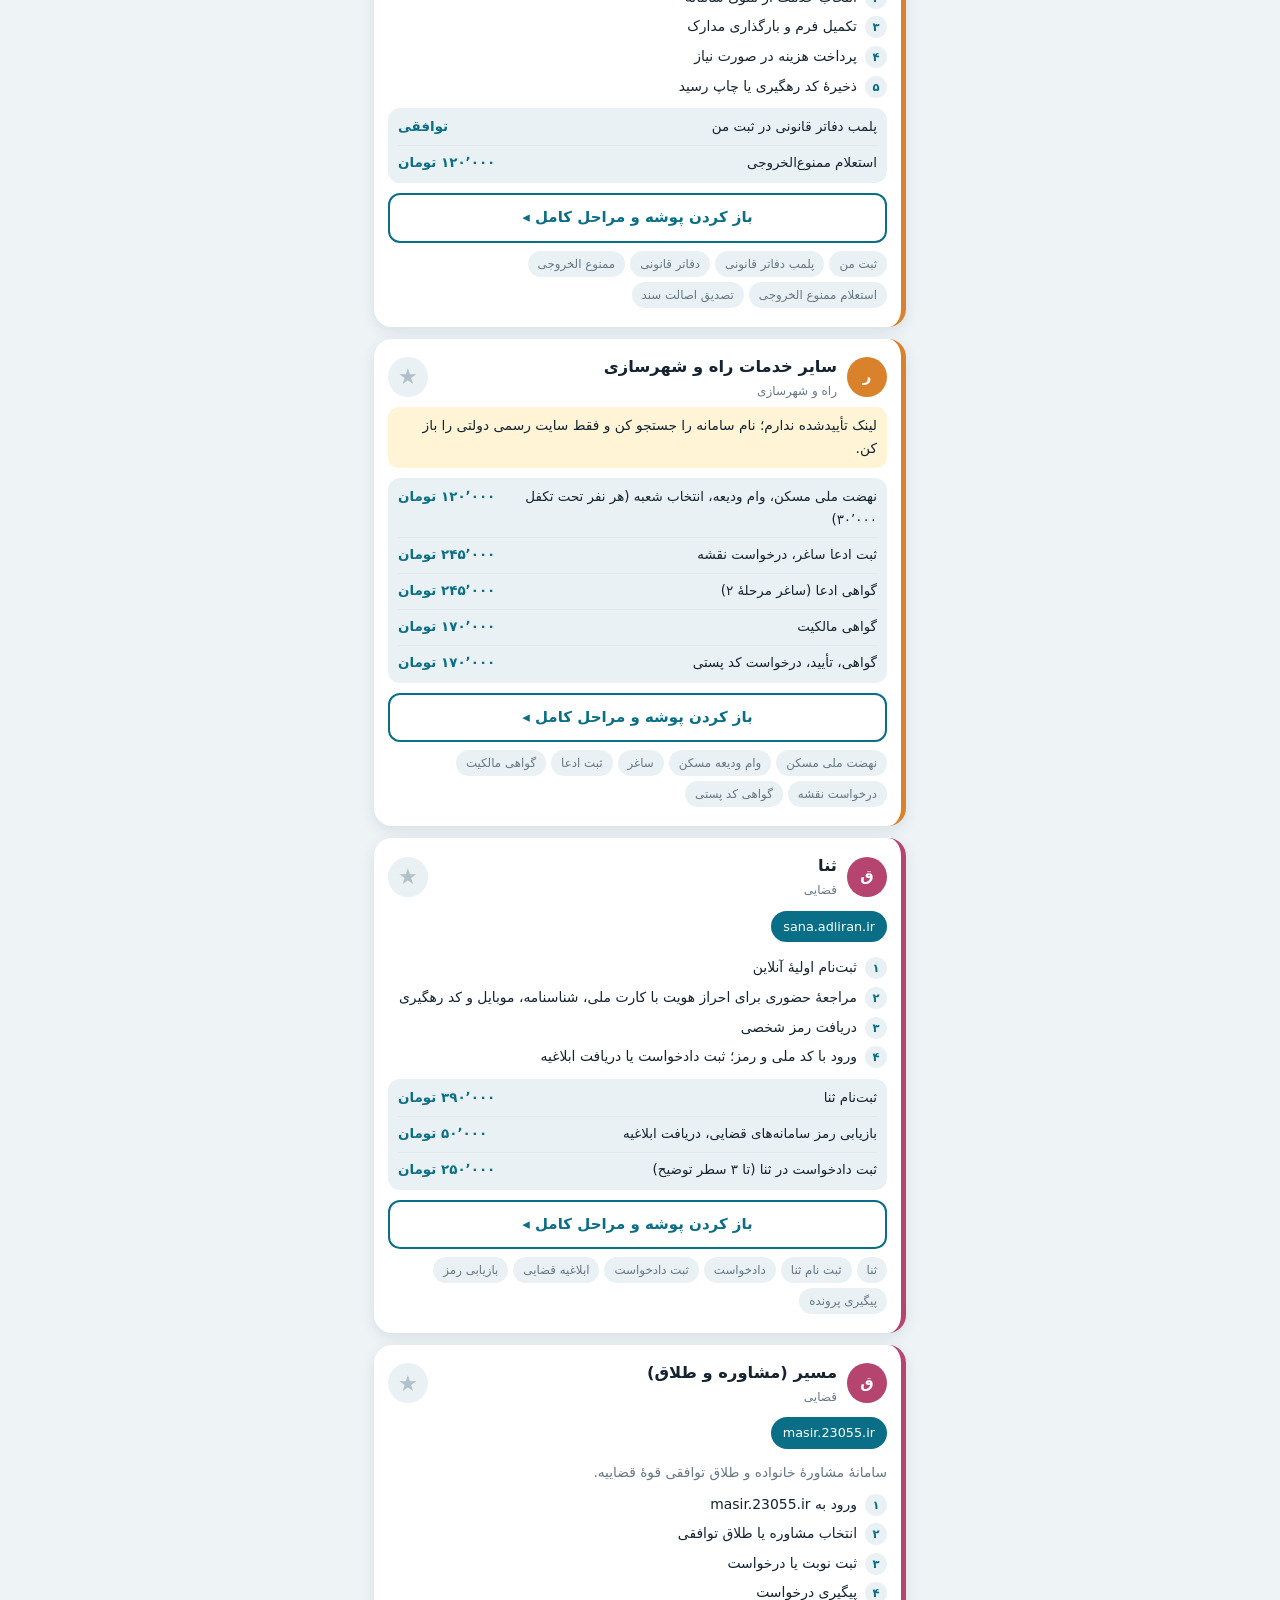
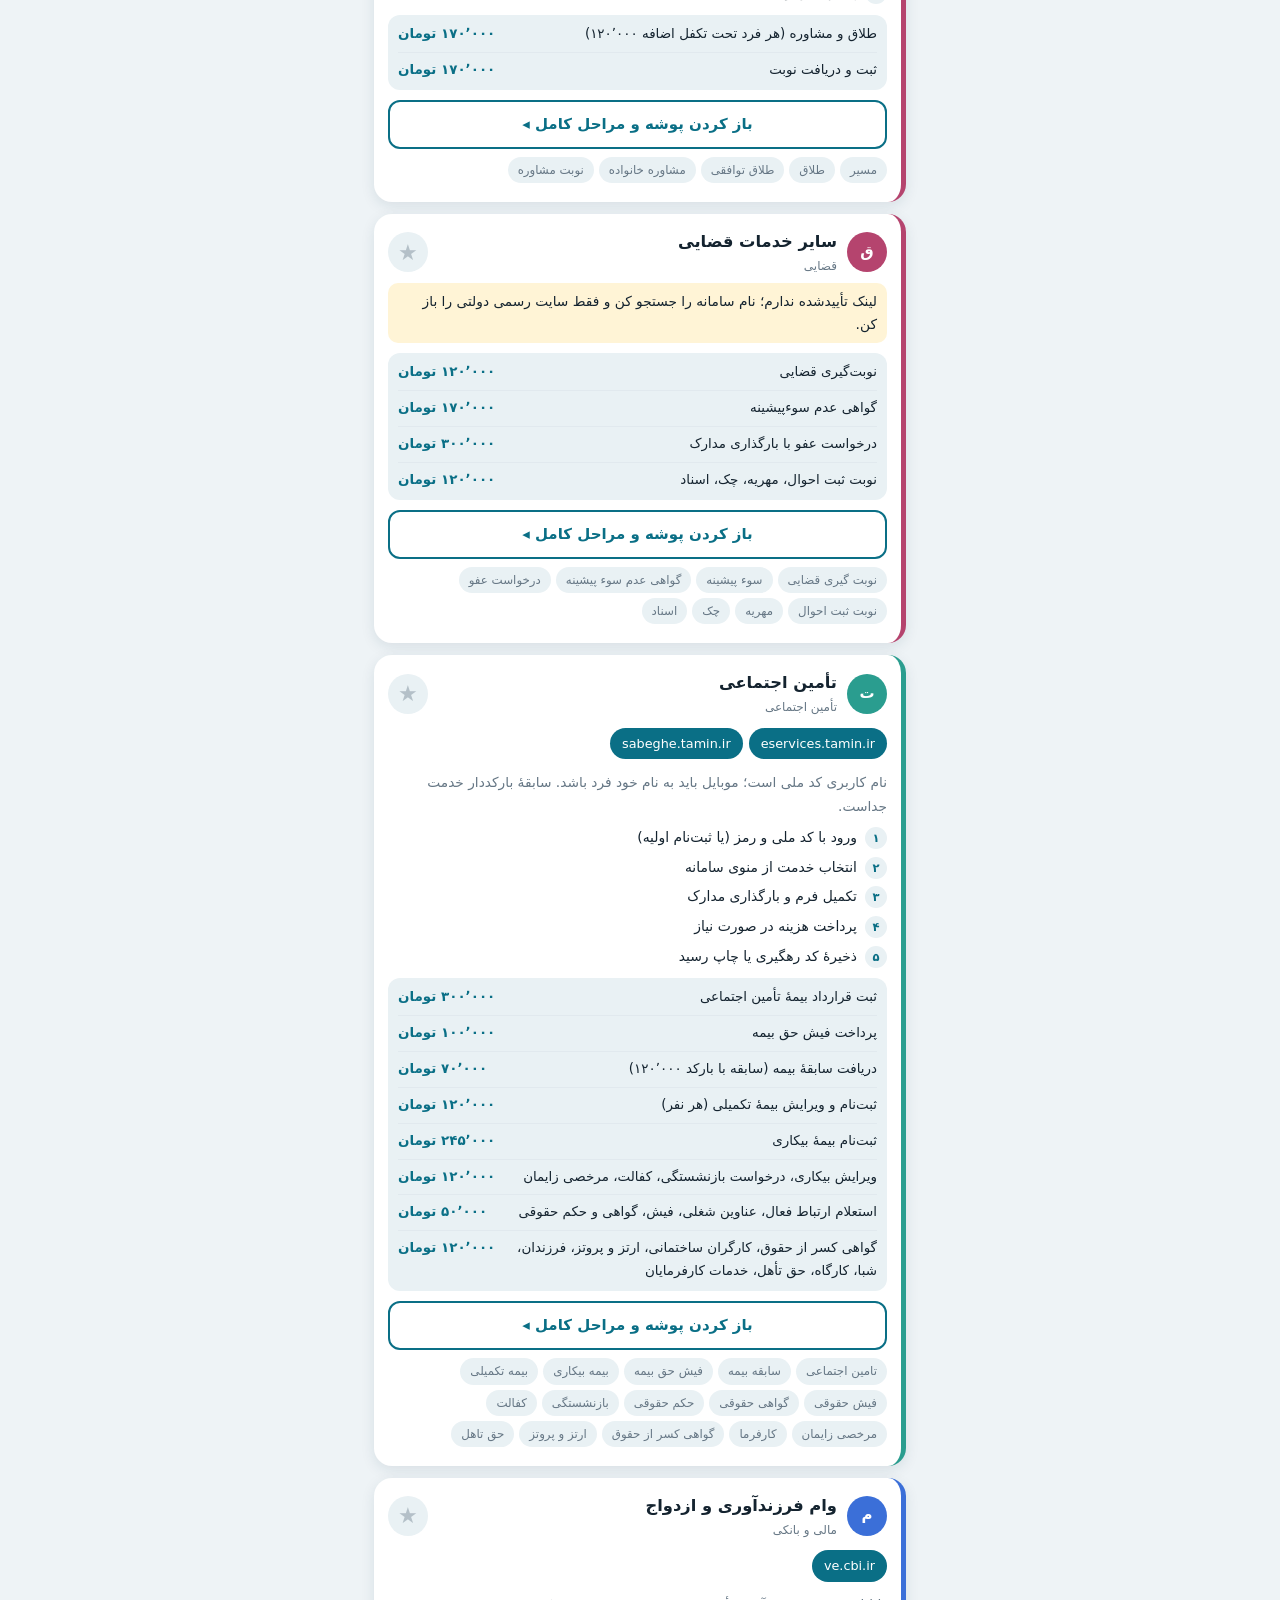
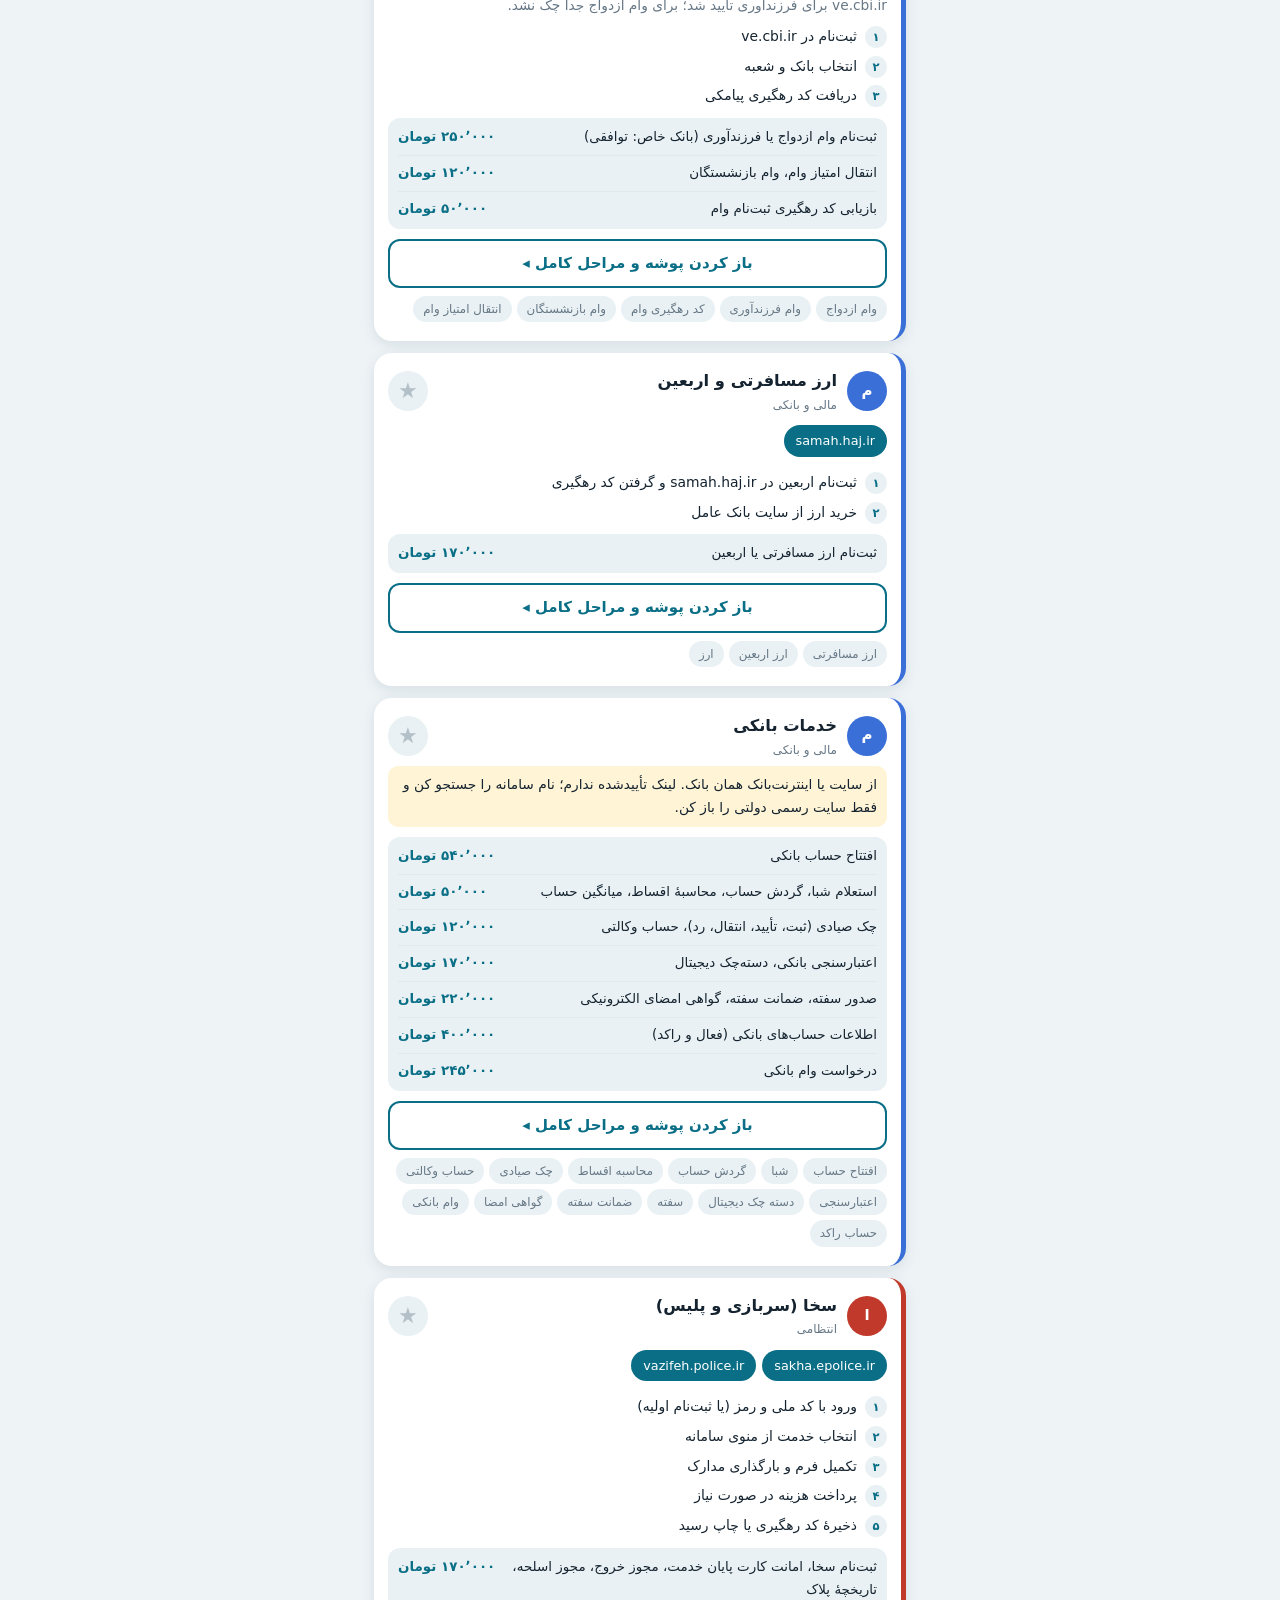
==== commit c1770921: "Add files via upload" ====
--- a/index.html
+++ b/index.html
@@ -3,7 +3,7 @@
 <head>
 <meta charset="utf-8">
 <meta name="viewport" content="width=device-width, initial-scale=1, viewport-fit=cover">
-<meta name="theme-color" content="#0a6f86">
+<meta name="theme-color" content="#0f4c5c">
 <title>راهنمای خدمات کافی‌نت</title>
 <link rel="manifest" href="manifest.webmanifest">
 <link rel="icon" href="icon-192.png">
@@ -17,7 +17,10 @@
 <div class="cats" id="cats"></div><div id="n"></div></div></div>
 <main id="m"></main>
 <footer>لینک‌ها با جستجوی وب بررسی شده‌اند؛ قبل از کار با مشتری یک بار باز کن. کارت‌های زردرنگ لینک تأییدشده ندارند. قیمت‌ها از نرخنامهٔ ۱۴۰۵ است؛ «توافقی» یعنی عدد ندارد. این فایل بدون اینترنت هم کار می‌کند.</footer>
+<div class="fd" id="fd" hidden></div>
+<nav class="nv"><button data-c="-1" aria-pressed="true">☰ همه خدمات</button><button id="nf" data-c="-2" aria-pressed="false">★ دسته اصلی</button></nav>
 <script src="data.js"></script>
+<script src="docs.js"></script>
 <script src="app.js"></script>
 </body>
 </html>
--- a/style.css
+++ b/style.css
@@ -1,33 +1,67 @@
-/* ظاهر سایت؛ رنگ‌ها در متغیرهای بالای فایل‌اند و تم تیره هم دارد */
-:root{--bg:#f2f5f7;--card:#fff;--ink:#14232f;--mut:#5a6b78;--line:#d6dfe5;--acc:#0a6f86;--chip:#e6eef2;--warn:#fff4d6;box-sizing:border-box;padding-top:env(safe-area-inset-top,0px);padding-bottom:env(safe-area-inset-bottom,0px)}
-@media(prefers-color-scheme:dark){:root:not([data-theme="light"]){--bg:#0f1a22;--card:#16252f;--ink:#e6eef3;--mut:#9fb0bc;--line:#2a3b47;--acc:#5cc3d9;--chip:#22343f;--warn:#3a3217}}
-:root[data-theme="dark"]{--bg:#0f1a22;--card:#16252f;--ink:#e6eef3;--mut:#9fb0bc;--line:#2a3b47;--acc:#5cc3d9;--chip:#22343f;--warn:#3a3217}
-html{scroll-padding-top:env(safe-area-inset-top,0px)}
+/* ظاهر شبیه اپ موبایل؛ رنگ‌ها در متغیرهای بالا */
+:root{--page:#eef3f6;--card:#fff;--ink:#14232f;--mut:#667785;--line:#e1e9ee;--acc:#0a6f86;--chip:#e9f1f4;--gold:#f5b301;--goldbg:#fff2c4;--goldink:#7a5600;--warn:#fff4d6;--sh:0 4px 14px rgba(15,60,80,.10)}
+@media(prefers-color-scheme:dark){:root{--page:#0e1820;--card:#17252f;--ink:#e6eef3;--mut:#9fb0bc;--line:#26384a;--acc:#4cc0d8;--chip:#223441;--goldbg:#3b3214;--goldink:#ffd666;--warn:#3a3217;--sh:0 4px 14px rgba(0,0,0,.35)}}
 *{box-sizing:border-box}
-body{margin:0;background:var(--bg);color:var(--ink);font:16px/1.7 Tahoma,"Segoe UI",system-ui,sans-serif}
-header{padding:20px 16px 8px;max-width:960px;margin:auto}
-h1{margin:0;font-size:1.5rem}
-header p{margin:4px 0 0;color:var(--mut);font-size:.9rem}
-.bar{position:sticky;top:env(safe-area-inset-top,0px);z-index:5;background:var(--bg);padding:8px 16px;border-bottom:1px solid var(--line)}
-.in{max-width:960px;margin:auto}
-input{width:100%;padding:12px 14px;border:1px solid var(--line);border-radius:10px;background:var(--card);color:var(--ink);font:inherit}
-input:focus-visible,button:focus-visible,a:focus-visible{outline:2px solid var(--acc);outline-offset:2px}
-.cats{display:flex;gap:6px;overflow-x:auto;padding:8px 0 2px}
-.cats button{flex:none;border:1px solid var(--line);background:var(--card);color:var(--ink);padding:5px 12px;border-radius:99px;font:inherit;font-size:.85rem;cursor:pointer}
-.cats button[aria-pressed=true]{background:var(--acc);border-color:var(--acc);color:var(--bg)}
-#n{color:var(--mut);font-size:.8rem;padding-top:4px}
-main{max-width:960px;margin:auto;padding:12px 16px 32px;display:grid;gap:12px}
-@media(min-width:760px){main{grid-template-columns:1fr 1fr}}
-article{background:var(--card);border:1px solid var(--line);border-radius:12px;padding:14px;min-width:0}
-h2{margin:0;font-size:1.05rem}
-.k{color:var(--mut);font-size:.78rem}
-.ln{display:flex;flex-wrap:wrap;gap:6px;margin:8px 0}
-.ln a{direction:ltr;background:var(--acc);color:var(--bg);text-decoration:none;padding:3px 10px;border-radius:6px;font-size:.82rem}
-.nt{margin:6px 0;font-size:.88rem}
-.nt.w{background:var(--warn);padding:6px 8px;border-radius:8px}
-ol{margin:6px 0;padding-inline-start:20px;font-size:.88rem}
-.tg{display:flex;flex-wrap:wrap;gap:5px;margin-top:8px}
-.tg button{border:0;background:var(--chip);color:var(--ink);padding:2px 9px;border-radius:99px;font:inherit;font-size:.76rem;cursor:pointer}
-.pr{margin:8px 0;border-top:1px solid var(--line);font-size:.86rem}.pr div{display:flex;justify-content:space-between;gap:12px;padding:4px 0;border-bottom:1px dashed var(--line)}.pr b{white-space:nowrap;direction:rtl}
-.e{grid-column:1/-1;text-align:center;color:var(--mut);padding:30px 0}
-footer{max-width:960px;margin:auto;padding:0 16px 24px;color:var(--mut);font-size:.8rem}
+body{margin:0;background:var(--page);color:var(--ink);font:15px/1.7 Tahoma,"Segoe UI",system-ui,sans-serif;padding-bottom:78px}
+header{background:linear-gradient(150deg,#0f4c5c,#1e8a9c);color:#fff;padding:calc(22px + env(safe-area-inset-top,0px)) 18px 24px;border-radius:0 0 28px 28px}
+header>*{max-width:528px;margin-left:auto;margin-right:auto}
+h1{margin:0;font-size:1.35rem}
+header p{margin-top:6px;margin-bottom:0;opacity:.9;font-size:.84rem}
+.bar{position:sticky;top:0;z-index:5;background:var(--page);padding:12px 14px 4px}
+.in{max-width:532px;margin:0 auto}
+input{width:100%;padding:13px 16px;border:0;border-radius:16px;background:var(--card);box-shadow:var(--sh);color:var(--ink);font:inherit}
+input::placeholder{color:var(--mut)}
+button:focus,a:focus,input:focus{outline:2px solid var(--acc)}
+.cats{display:flex;overflow-x:auto;padding:10px 0 4px;-webkit-overflow-scrolling:touch}
+.cats button{flex:none;margin-left:7px;border:0;background:var(--card);box-shadow:var(--sh);color:var(--ink);padding:7px 14px;border-radius:99px;font:inherit;font-size:.82rem;cursor:pointer}
+.cats button[aria-pressed=true]{background:var(--acc);color:#fff}
+.cats .fv{background:var(--goldbg);color:var(--goldink);font-weight:bold}
+.cats .fv[aria-pressed=true]{background:var(--gold);color:#3b2a00}
+#n{color:var(--mut);font-size:.76rem;padding-top:2px}
+main{max-width:560px;margin:0 auto;padding:8px 14px 20px}
+article{background:var(--card);border-radius:18px;box-shadow:var(--sh);padding:14px;margin-bottom:12px;border-right:5px solid var(--c);min-width:0}
+.hd{display:flex;align-items:center}
+.av{flex:none;width:40px;height:40px;margin-left:10px;border-radius:50%;background:var(--c);color:#fff;font-weight:bold;display:flex;align-items:center;justify-content:center}
+.tt{flex:1;min-width:0}
+h2{margin:0;font-size:1.02rem}
+.k{color:var(--mut);font-size:.75rem}
+.st{flex:none;width:40px;height:40px;border:0;border-radius:50%;background:var(--chip);color:#b4c0c8;font-size:1.35rem;line-height:1;cursor:pointer;transition:transform .15s}
+.st.on{background:var(--goldbg);color:var(--gold);transform:scale(1.1)}
+.ln{margin:10px 0 2px}
+.ln a{display:inline-block;direction:ltr;margin:0 0 6px 6px;background:var(--acc);color:#fff;padding:5px 12px;border-radius:99px;text-decoration:none;font-size:.8rem}
+.nt{margin:6px 0;font-size:.86rem;color:var(--mut)}
+.nt.w{background:var(--warn);color:var(--ink);padding:7px 10px;border-radius:10px}
+ol{list-style:none;counter-reset:s;margin:8px 0;padding:0;font-size:.87rem}
+ol li{counter-increment:s;position:relative;padding-right:30px;margin:6px 0}
+ol li:before{content:counter(s,persian);position:absolute;right:0;top:1px;width:22px;height:22px;border-radius:50%;background:var(--chip);color:var(--acc);font-size:.72rem;font-weight:bold;text-align:center;line-height:22px}
+.pr{margin:10px 0 4px;background:var(--chip);border-radius:12px;padding:2px 10px;font-size:.84rem}
+.pr div{display:flex;justify-content:space-between;padding:6px 0;border-bottom:1px solid var(--line)}
+.pr div:last-child{border:0}
+.pr span{flex:1;padding-left:10px}
+.pr b{white-space:nowrap;color:var(--acc);direction:rtl}
+.tg{margin-top:8px}
+.tg button{border:0;background:var(--chip);color:var(--mut);padding:3px 10px;border-radius:99px;font:inherit;font-size:.74rem;margin:0 0 5px 5px;cursor:pointer}
+.e{text-align:center;color:var(--mut);padding:30px 0}
+footer{max-width:560px;margin:0 auto;padding:0 16px 16px;color:var(--mut);font-size:.76rem}
+.nv{position:fixed;bottom:0;left:0;right:0;z-index:9;display:flex;justify-content:center;background:var(--card);box-shadow:0 -4px 16px rgba(15,60,80,.14);padding-bottom:env(safe-area-inset-bottom,0px)}
+.nv button{flex:1;max-width:280px;border:0;background:none;color:var(--mut);padding:11px 4px 10px;font:inherit;font-size:.8rem;cursor:pointer}
+.nv button[aria-pressed=true]{color:var(--acc);font-weight:bold}
+.nv #nf[aria-pressed=true]{color:#c58a00}
+
+[hidden]{display:none!important}
+.op{display:block;width:100%;margin-top:10px;padding:10px;border:2px solid var(--acc);border-radius:12px;background:none;color:var(--acc);font:inherit;font-weight:bold;cursor:pointer}
+.fd{position:fixed;top:0;left:0;right:0;bottom:0;z-index:30;background:var(--page);overflow-y:auto}
+.fb{background:linear-gradient(150deg,#0f4c5c,#1e8a9c);color:#fff;padding:calc(14px + env(safe-area-inset-top,0px)) 18px 20px;border-radius:0 0 28px 28px}
+.fb>*{max-width:528px;margin-left:auto;margin-right:auto}
+.fb h2{font-size:1.25rem;margin-top:8px}
+.fb .k{color:#d3eef3}
+.bk{background:rgba(255,255,255,.18);color:#fff;border:0;border-radius:99px;padding:6px 14px;font:inherit;font-size:.85rem;cursor:pointer}
+.fi{max-width:560px;margin:0 auto;padding:14px 14px 40px}
+.sv{background:var(--card);border-radius:16px;box-shadow:var(--sh);margin:12px 0;overflow:hidden}
+.sh{display:flex;justify-content:space-between;align-items:center;width:100%;border:0;background:none;color:var(--ink);padding:14px;font:inherit;font-weight:bold;text-align:right;cursor:pointer}
+.sh b{color:var(--acc);font-size:.8rem;white-space:nowrap;margin-right:8px}
+.sb{display:none;padding:0 14px 14px;font-size:.88rem}
+.sv.open .sb{display:block}
+.sv.open .sh{color:var(--acc)}
+.sb h3{margin:10px 0 4px;font-size:.84rem;color:var(--mut)}
+.sb ul{margin:0;padding-right:18px}
